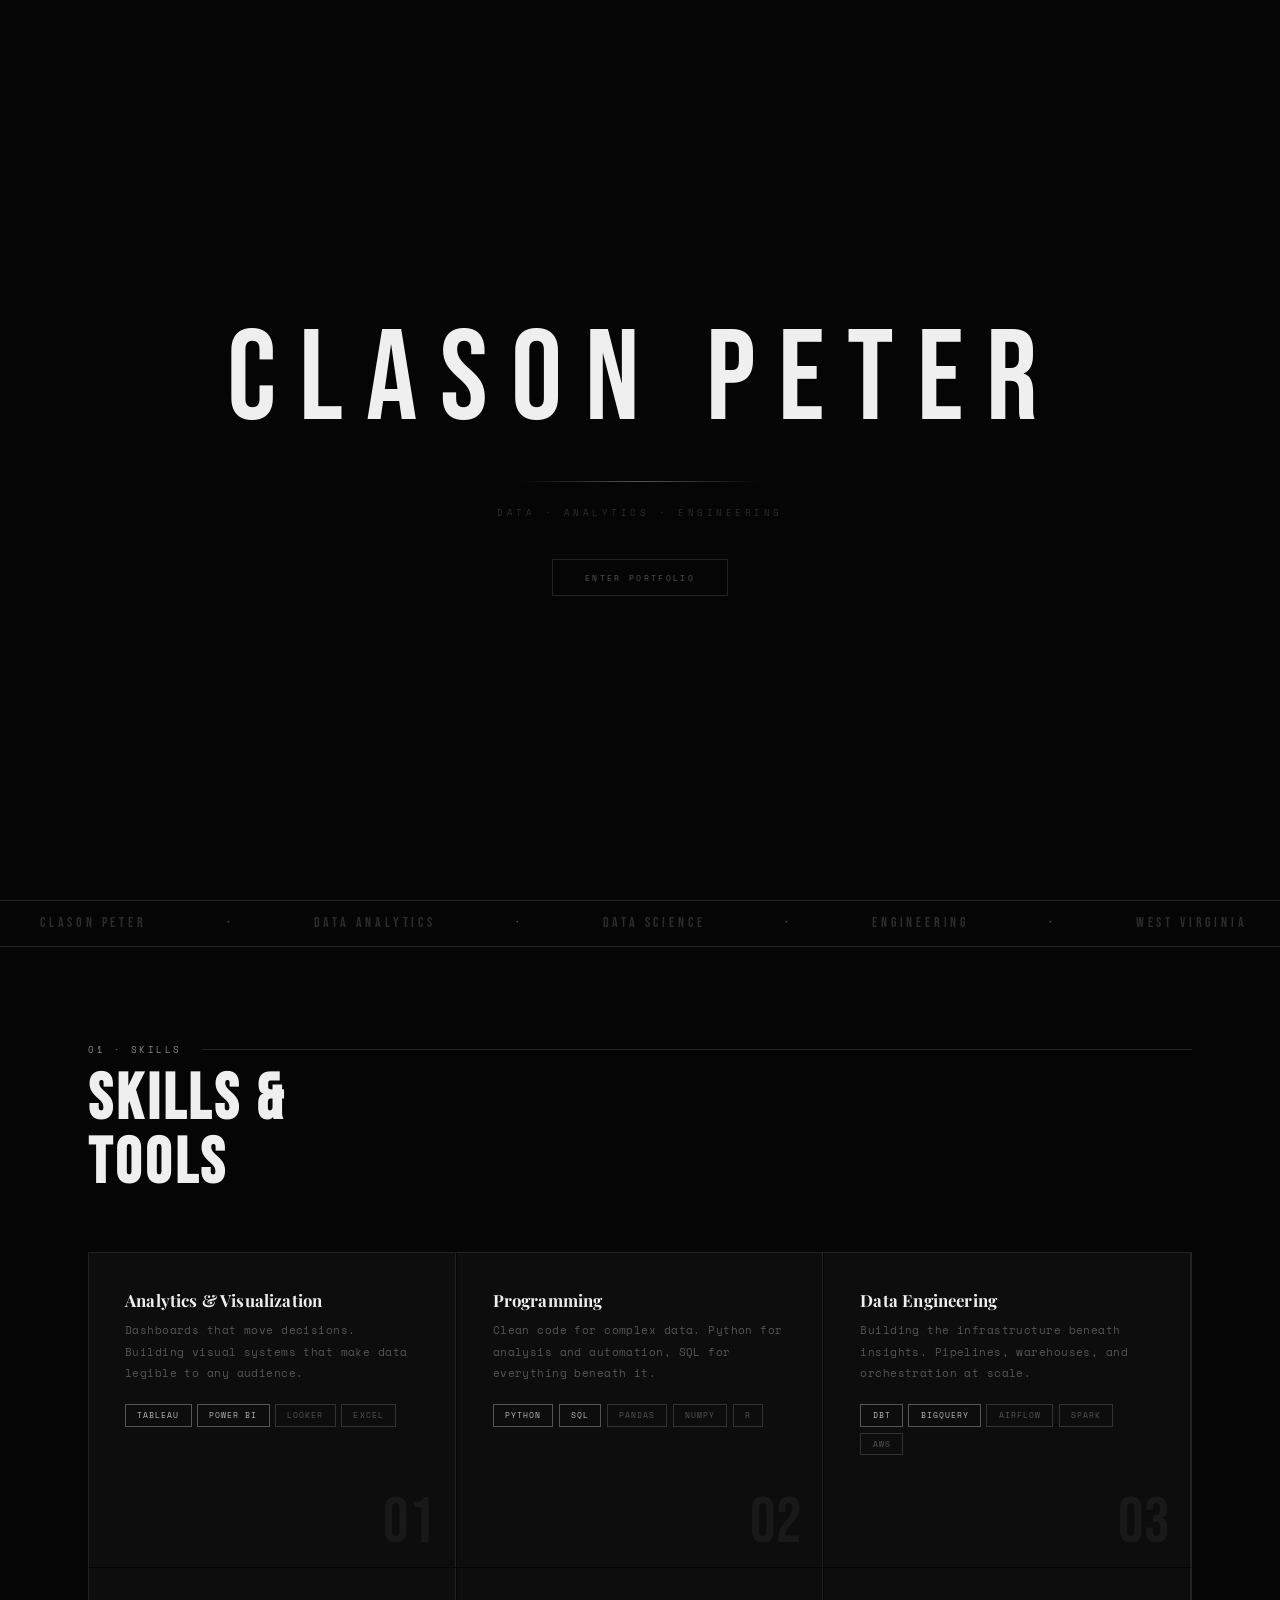
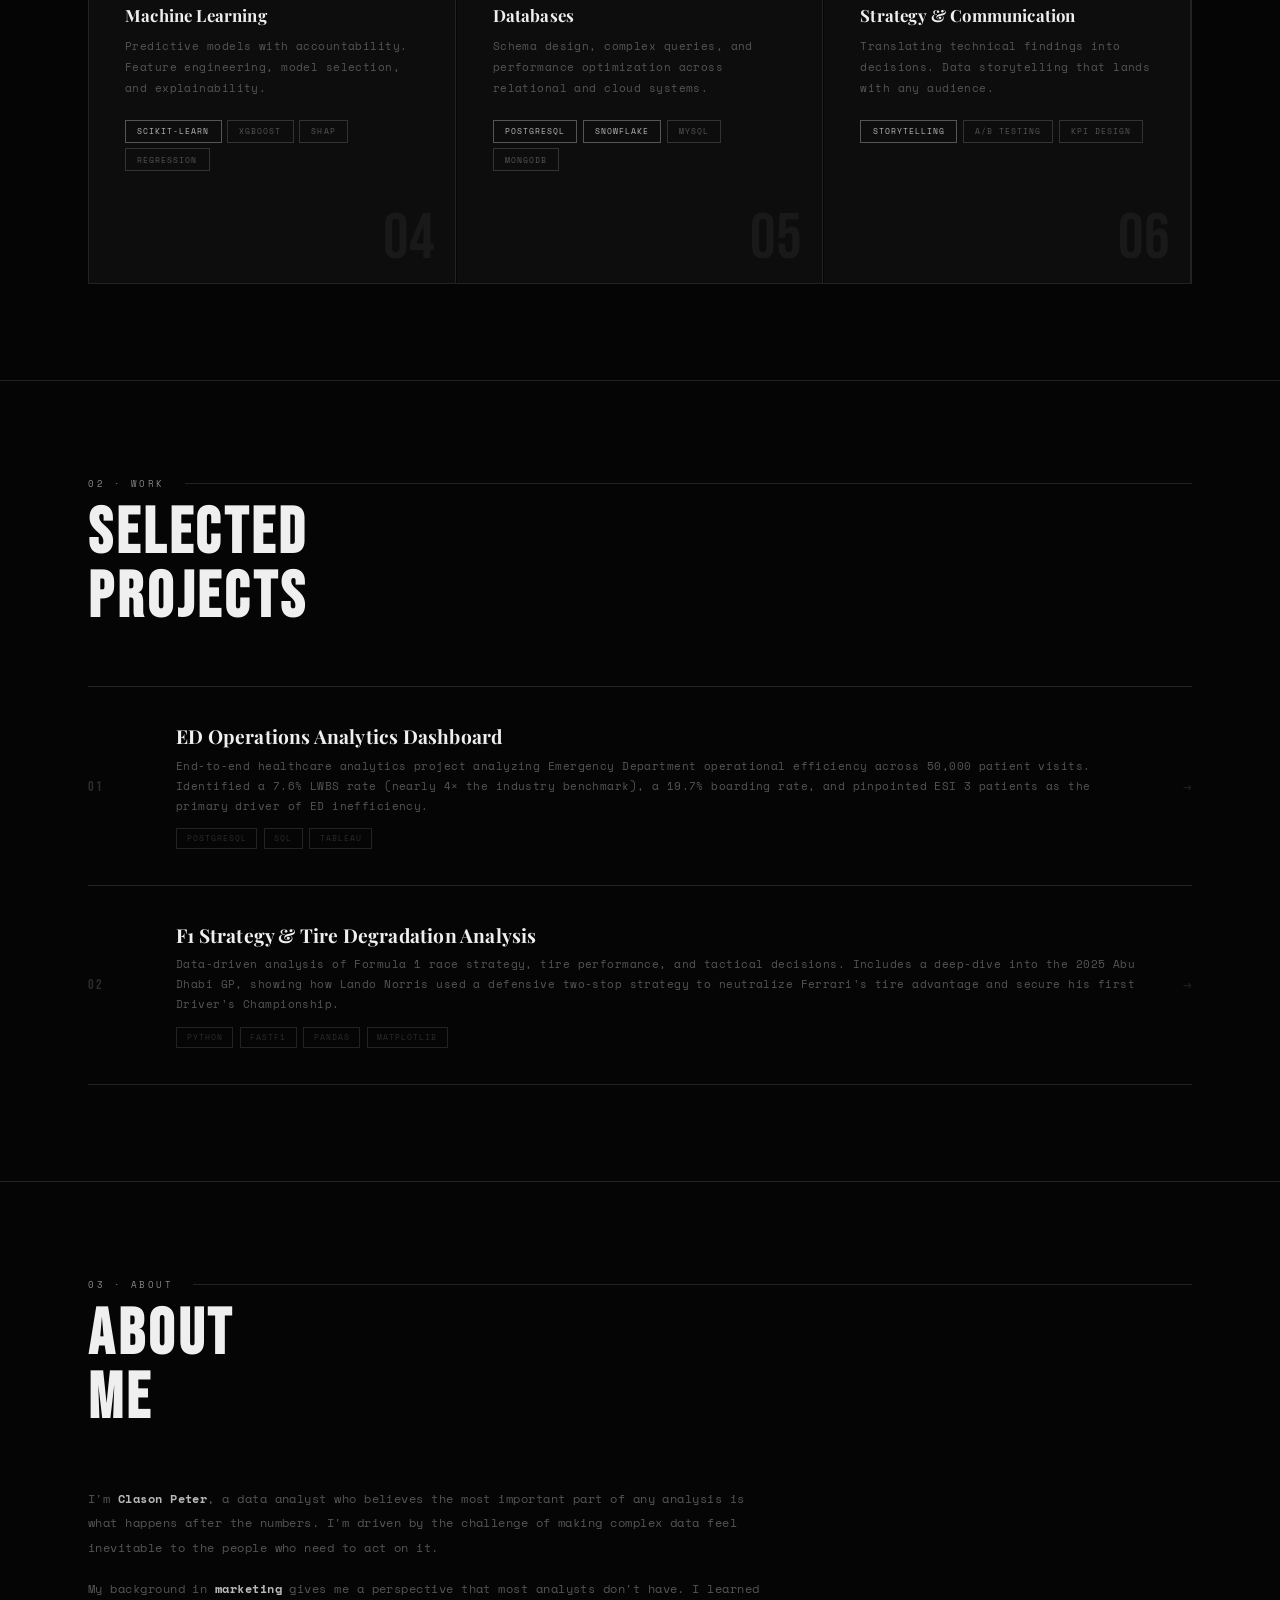
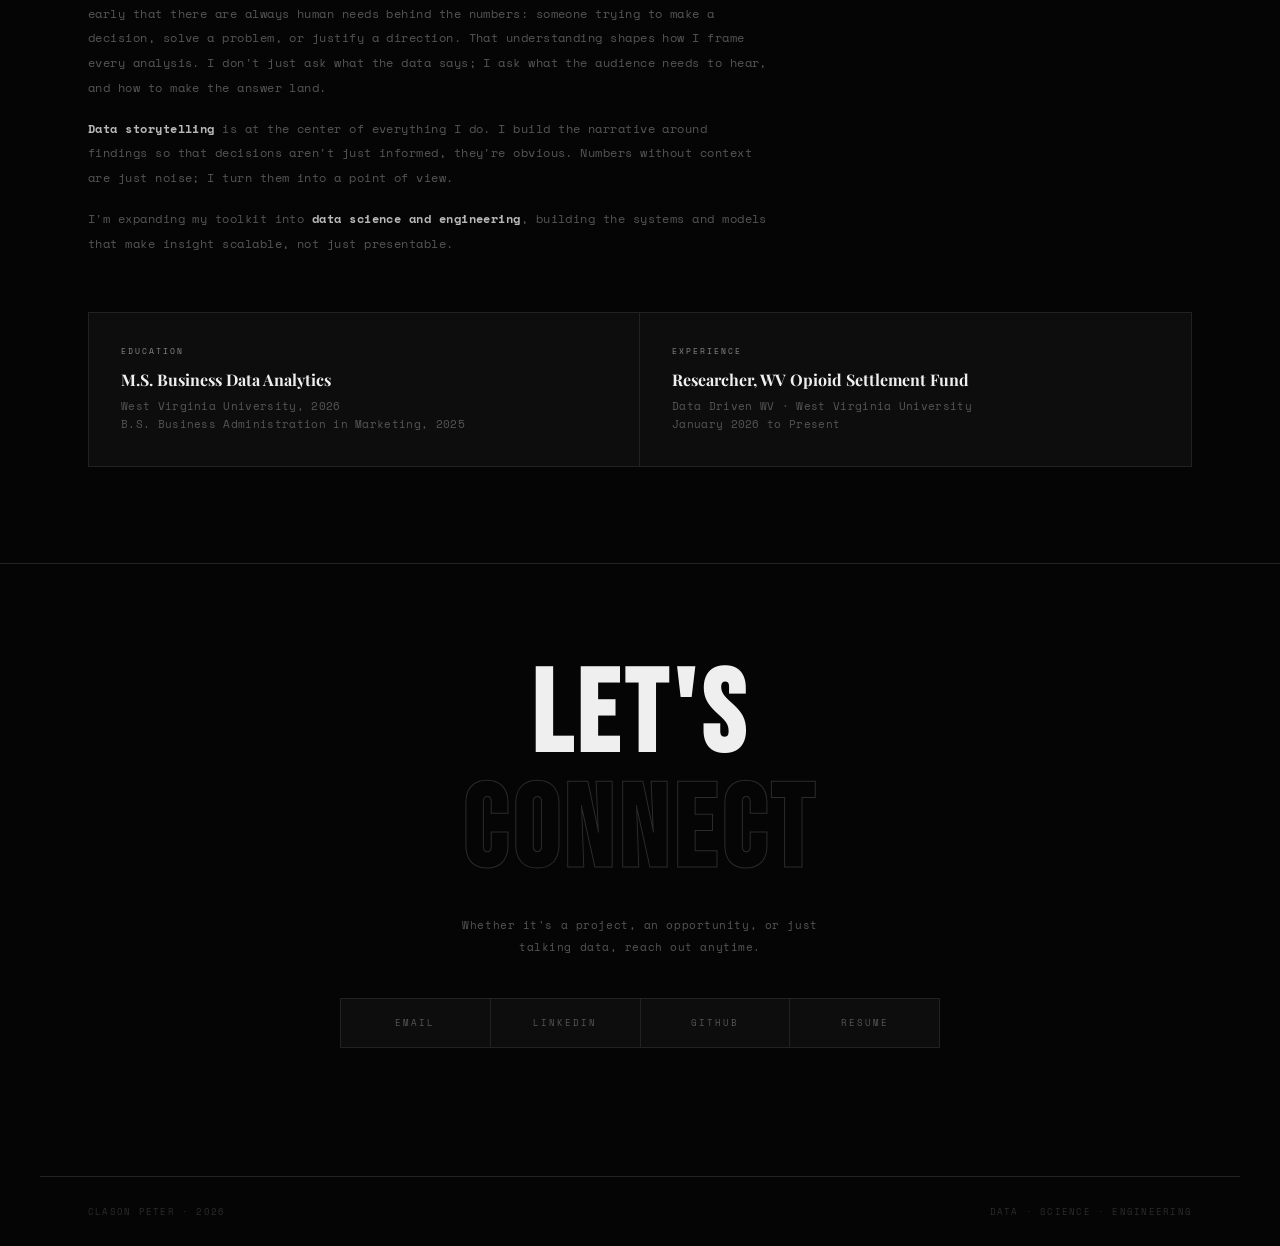
==== index.html @ 6d280310 "Add files via upload" ====
<!DOCTYPE html>
<html lang="en">
<head>
<meta charset="UTF-8"/>
<meta name="viewport" content="width=device-width, initial-scale=1.0"/>
<title>CLASON PETER</title>
<link href="https://fonts.googleapis.com/css2?family=Bebas+Neue&family=Playfair+Display:ital,wght@0,400;0,700;1,400&family=Space+Mono:wght@400;700&display=swap" rel="stylesheet"/>
<style>
*,*::before,*::after{box-sizing:border-box;margin:0;padding:0;}
:root{
  --black:#050505;
  --white:#EFEFEF;
  --chrome-1:#E8E8E8;
  --chrome-2:#B8B8B8;
  --chrome-3:#888888;
  --chrome-4:#555555;
  --chrome-5:#2C2C2C;
  --chrome-6:#1A1A1A;
  --card:#0D0D0D;
  --border:#222222;
  --border-light:#333333;
}
html{scroll-behavior:smooth;}
body{
  background:var(--black);
  color:var(--white);
  font-family:'Space Mono',monospace;
  overflow-x:hidden;
}

body::before{
  content:'';
  position:fixed;inset:0;z-index:8000;
  pointer-events:none;
  background-image:url("data:image/svg+xml,%3Csvg viewBox='0 0 256 256' xmlns='http://www.w3.org/2000/svg'%3E%3Cfilter id='n'%3E%3CfeTurbulence type='fractalNoise' baseFrequency='0.9' numOctaves='4' stitchTiles='stitch'/%3E%3C/filter%3E%3Crect width='100%25' height='100%25' filter='url(%23n)' opacity='0.05'/%3E%3C/svg%3E");
  opacity:0.3;
}

/* ── CURSOR ── */
#cursor, #cursor-ring{ display:none; }

/* ── SCROLL LINE ── */
.scroll-line{
  position:fixed;top:0;left:0;height:1px;
  background:var(--chrome-2);
  z-index:1000;width:0%;transition:width 0.08s linear;
}

/* ── NAV ── */
nav{
  position:fixed;top:0;left:0;right:0;z-index:500;
  display:flex;justify-content:space-between;align-items:center;
  padding:1.5rem 3rem;
  border-bottom:1px solid var(--border);
  background:rgba(5,5,5,0.92);
  backdrop-filter:blur(24px);
}
.nav-logo{
  display:flex;align-items:center;
  text-decoration:none;
  opacity:0.9;transition:opacity 0.2s;
}
.nav-logo:hover{opacity:1;}
.nav-links{display:flex;gap:2.5rem;list-style:none;}
.nav-links a{
  font-size:0.58rem;letter-spacing:0.22em;text-transform:uppercase;
  color:var(--chrome-3);text-decoration:none;
  transition:color 0.2s;
}
.nav-links a:hover{color:var(--white);}

/* ── HERO ── */
#hero{
  min-height:100vh;
  display:flex;flex-direction:column;justify-content:center;
  padding:8rem 3rem 4rem;
  position:relative;overflow:hidden;
  max-width:100%;
}
.hero-bg-text{
  position:absolute;
  font-family:'Bebas Neue',sans-serif;
  font-size:clamp(10rem,20vw,26rem);
  letter-spacing:0.04em;
  color:transparent;
  -webkit-text-stroke:1px rgba(255,255,255,0.04);
  white-space:nowrap;
  top:50%;transform:translateY(-50%);
  left:-1%;
  pointer-events:none;user-select:none;
  will-change:transform;
}
.chrome-bar{
  position:absolute;right:0;top:0;bottom:0;width:1px;
  background:linear-gradient(to bottom,transparent,var(--chrome-4),var(--chrome-2),var(--chrome-4),transparent);
  opacity:0.35;
}
.hero-eyebrow{
  font-size:0.58rem;letter-spacing:0.28em;text-transform:uppercase;
  color:var(--chrome-3);margin-bottom:1.75rem;
  opacity:0;animation:fadeUp 0.7s ease 0.2s forwards;
}
.hero-name{
  font-family:'Bebas Neue',sans-serif;
  font-size:clamp(4.5rem,11vw,10rem);
  letter-spacing:0.05em;line-height:0.9;
  color:var(--white);
  opacity:0;animation:fadeUp 0.7s ease 0.35s forwards;
}
.hero-subtitle{
  font-family:'Playfair Display',serif;
  font-style:italic;
  font-size:clamp(0.9rem,2vw,1.3rem);
  color:var(--chrome-3);
  margin-top:1.5rem;
  opacity:0;animation:fadeUp 0.7s ease 0.5s forwards;
}
.hero-desc{
  max-width:460px;
  font-size:0.7rem;line-height:2.1;
  color:var(--chrome-4);
  margin-top:1.5rem;letter-spacing:0.05em;
  opacity:0;animation:fadeUp 0.7s ease 0.65s forwards;
}
.hero-cta{
  margin-top:2.75rem;display:flex;gap:1rem;flex-wrap:wrap;
  opacity:0;animation:fadeUp 0.7s ease 0.8s forwards;
}
.btn{
  display:inline-block;padding:0.85rem 2.25rem;
  font-family:'Space Mono',monospace;
  font-size:0.58rem;letter-spacing:0.22em;text-transform:uppercase;
  text-decoration:none;
  transition:all 0.25s;
}
.btn-primary{background:var(--white);color:var(--black);border:1px solid var(--white);}
.btn-primary:hover{background:transparent;color:var(--white);}
.btn-ghost{background:transparent;color:var(--chrome-3);border:1px solid var(--border-light);}
.btn-ghost:hover{border-color:var(--chrome-3);color:var(--white);}

/* ── MARQUEE ── */
.marquee-wrap{
  overflow:hidden;
  border-top:1px solid var(--border);border-bottom:1px solid var(--border);
  padding:0.9rem 0;
}
.marquee-track{display:flex;width:max-content;animation:marquee 22s linear infinite;}
.marquee-item{
  font-family:'Bebas Neue',sans-serif;
  font-size:0.85rem;letter-spacing:0.28em;
  color:var(--chrome-5);padding:0 2.5rem;white-space:nowrap;
}
.marquee-dot{color:var(--chrome-4);}
@keyframes marquee{from{transform:translateX(0);}to{transform:translateX(-50%);}}

/* ── SECTION INNER ── */
.section-inner{max-width:1200px;margin:0 auto;padding:6rem 3rem;}
.section-tag{
  font-size:0.56rem;letter-spacing:0.28em;text-transform:uppercase;
  color:var(--chrome-3);margin-bottom:0.75rem;
  display:flex;align-items:center;gap:1.25rem;
}
.section-tag::after{content:'';flex:1;height:1px;background:var(--border);}
.section-heading{
  font-family:'Bebas Neue',sans-serif;
  font-size:clamp(2.5rem,5vw,4.5rem);
  letter-spacing:0.06em;line-height:1;
  margin-bottom:3.5rem;color:var(--white);
}

/* ── SKILLS GRID ── */
.card-grid{
  display:grid;
  grid-template-columns:repeat(auto-fill,minmax(300px,1fr));
  gap:1px;border:1px solid var(--border);
}
.card-3d-wrap{perspective:900px;background:var(--card);}
.card-3d{
  padding:2.25rem 2.25rem 7rem 2.25rem;height:100%;
  transform-style:preserve-3d;
  transition:transform 0.35s ease;
  position:relative;overflow:hidden;
  border-right:1px solid var(--border);
}
.card-3d::after{
  content:'';position:absolute;inset:0;
  background:linear-gradient(135deg,rgba(255,255,255,0.025) 0%,transparent 55%);
  pointer-events:none;opacity:0;transition:opacity 0.3s;
}
.card-3d:hover::after{opacity:1;}
.card-num{
  font-family:'Bebas Neue',sans-serif;
  font-size:4rem;color:var(--border);
  position:absolute;bottom:0.75rem;right:1.25rem;
  line-height:1;pointer-events:none;transition:color 0.3s;
  opacity:0.6;
}
.card-3d:hover .card-num{color:var(--chrome-5);}
.card-3d h3{
  font-family:'Playfair Display',serif;
  font-size:1.05rem;font-weight:700;
  margin-bottom:0.6rem;color:var(--white);letter-spacing:0.01em;
}
.card-3d p{font-size:0.68rem;line-height:1.95;color:var(--chrome-4);letter-spacing:0.04em;}
.card-tags{display:flex;flex-wrap:wrap;gap:0.35rem;margin-top:1.25rem;}
.card-tag{
  font-size:0.53rem;letter-spacing:0.12em;text-transform:uppercase;
  padding:0.28rem 0.7rem;
  border:1px solid var(--border-light);color:var(--chrome-4);
  transition:border-color 0.2s,color 0.2s;
}
.card-3d:hover .card-tag{border-color:var(--chrome-5);color:var(--chrome-3);}
.card-tag.hi{border-color:var(--chrome-4);color:var(--chrome-2);}

/* ── PROJECTS ── */
.project-item{
  border-top:1px solid var(--border);
  padding:2.25rem 0;
  display:grid;grid-template-columns:3rem 1fr auto;
  gap:2.5rem;align-items:center;
  transition:padding-left 0.3s;cursor:pointer;
}
.project-item:hover{padding-left:0.75rem;}
.project-item:last-child{border-bottom:1px solid var(--border);}
.proj-num{
  font-family:'Bebas Neue',sans-serif;
  font-size:0.9rem;color:var(--chrome-5);
  letter-spacing:0.12em;transition:color 0.2s;
}
.project-item:hover .proj-num{color:var(--chrome-2);}
.proj-info h3{
  font-family:'Playfair Display',serif;
  font-size:1.2rem;font-weight:700;
  margin-bottom:0.4rem;letter-spacing:0.01em;
  transition:color 0.2s;
}
.proj-info p{font-size:0.68rem;color:var(--chrome-4);line-height:1.85;letter-spacing:0.04em;}
.proj-tags{display:flex;gap:0.4rem;margin-top:0.75rem;flex-wrap:wrap;}
.proj-tag{
  font-size:0.52rem;letter-spacing:0.12em;text-transform:uppercase;
  padding:0.22rem 0.6rem;border:1px solid var(--border);color:var(--chrome-5);
}
.proj-arrow{
  font-family:'Space Mono',monospace;
  font-size:0.9rem;color:var(--border);
  transition:color 0.2s,transform 0.2s;
}
.project-item:hover .proj-arrow{color:var(--chrome-2);transform:translateX(4px);}

/* ── SPLASH SCREEN ── */
#splash{
  position:fixed;inset:0;z-index:99999;
  background:var(--black);
  display:flex;flex-direction:column;align-items:center;justify-content:center;
  pointer-events:all;
  transition:opacity 0.8s ease 0.2s, visibility 0.8s ease 0.2s;
}
#splash.hidden{opacity:0;visibility:hidden;pointer-events:none;}

.splash-top, .splash-bottom{
  position:absolute;left:0;right:0;height:50%;
  background:var(--black);
  transition:transform 0.9s cubic-bezier(0.76,0,0.24,1);
  z-index:2;
}
.splash-top{top:0;transform-origin:top;}
.splash-bottom{bottom:0;transform-origin:bottom;}
#splash.hidden .splash-top{transform:translateY(-100%);}
#splash.hidden .splash-bottom{transform:translateY(100%);}

.splash-content{
  position:relative;z-index:3;
  text-align:center;
  display:flex;flex-direction:column;align-items:center;gap:1.5rem;
}
.splash-name{
  font-family:'Bebas Neue',sans-serif;
  font-size:clamp(3.5rem,10vw,9rem);
  letter-spacing:0.12em;
  color:var(--white);
  overflow:hidden;
  display:flex;gap:0.06em;
}
.splash-name span{
  display:inline-block;
  opacity:0;
  transform:translateY(60px);
  animation:splashLetter 0.6s cubic-bezier(0.22,1,0.36,1) forwards;
}
.splash-sub{
  font-size:0.58rem;letter-spacing:0.38em;text-transform:uppercase;
  color:var(--chrome-5);
  opacity:0;
  animation:splashFade 0.5s ease 1.2s forwards;
}
.splash-line{
  width:0;height:1px;
  background:linear-gradient(to right, transparent, var(--chrome-4), transparent);
  animation:splashLine 0.7s ease 1s forwards;
}
.splash-enter{
  margin-top:1rem;
  font-size:0.52rem;letter-spacing:0.28em;text-transform:uppercase;
  color:var(--chrome-5);
  opacity:0;
  animation:splashFade 0.5s ease 1.6s forwards;
  cursor:pointer;
  border:1px solid var(--border);
  padding:0.7rem 2rem;
  background:transparent;
  color:var(--chrome-4);
  font-family:'Space Mono',monospace;
  transition:border-color 0.2s, color 0.2s;
}
.splash-enter:hover{border-color:var(--chrome-3);color:var(--white);}

@keyframes splashLetter{
  to{opacity:1;transform:translateY(0);}
}
@keyframes splashFade{
  to{opacity:1;}
}
@keyframes splashLine{
  to{width:240px;}
}

/* ── ABOUT SINGLE COL ── */
.vibe-grid-single{max-width:680px;}
.vibe-grid-single .vibe-left p{
  font-size:0.72rem;line-height:2.15;color:var(--chrome-4);
  letter-spacing:0.04em;margin-bottom:1rem;
}
.vibe-grid-single .vibe-left strong{color:var(--chrome-2);}


.interests-wall{
  display:grid;grid-template-columns:1fr 1fr;
  border:1px solid var(--border);
}
.interest-tile{
  padding:2rem 1.75rem;
  border-right:1px solid var(--border);border-bottom:1px solid var(--border);
  background:var(--card);transition:background 0.25s;
}
.interest-tile:hover{background:#111;}
.interest-tile:nth-child(even){border-right:none;}
.interest-tile:nth-last-child(-n+2){border-bottom:none;}
.ti-label{
  font-family:'Bebas Neue',sans-serif;
  font-size:1.1rem;letter-spacing:0.15em;
  color:var(--white);display:block;margin-bottom:0.3rem;
}
.ti-sub{font-size:0.6rem;color:var(--chrome-4);letter-spacing:0.06em;line-height:1.6;}

/* ── CURRENTLY ── */
.currently-row{
  display:grid;grid-template-columns:repeat(2,1fr);
  border:1px solid var(--border);margin-top:3.5rem;
}
.curr-block{
  padding:2rem;background:var(--card);
  border-right:1px solid var(--border);
}
.curr-block:last-child{border-right:none;}
.curr-label{
  font-size:0.53rem;letter-spacing:0.24em;text-transform:uppercase;
  color:var(--chrome-3);margin-bottom:0.75rem;
}
.curr-block h3{
  font-family:'Playfair Display',serif;
  font-size:1rem;margin-bottom:0.4rem;color:var(--white);
}
.curr-block p{font-size:0.66rem;color:var(--chrome-4);line-height:1.75;letter-spacing:0.03em;}

/* ── CONTACT ── */
#contact-section{
  text-align:center;
  border-top:1px solid var(--border);
  padding:6rem 3rem 8rem;
}
.contact-headline{
  font-family:'Bebas Neue',sans-serif;
  font-size:clamp(3.5rem,9vw,8rem);
  letter-spacing:0.05em;line-height:1;
  margin-bottom:1.5rem;
}
.contact-outline{
  -webkit-text-stroke:1px var(--chrome-5);
  color:transparent;
}
#contact-section > p{
  font-size:0.7rem;color:var(--chrome-4);
  max-width:400px;margin:0 auto 2.5rem;line-height:1.95;letter-spacing:0.05em;
}
.contact-links{
  display:flex;justify-content:center;flex-wrap:wrap;
  border:1px solid var(--border);max-width:600px;margin:0 auto;
}
.contact-link{
  font-size:0.56rem;letter-spacing:0.22em;text-transform:uppercase;
  color:var(--chrome-4);text-decoration:none;
  padding:1.1rem 2rem;background:var(--card);
  border-right:1px solid var(--border);
  transition:background 0.2s,color 0.2s;flex:1;text-align:center;
}
.contact-link:last-child{border-right:none;}
.contact-link:hover{background:#111;color:var(--white);}

/* ── FOOTER ── */
footer{
  border-top:1px solid var(--border);
  padding:1.75rem 3rem;
  display:flex;justify-content:space-between;align-items:center;
  max-width:1200px;margin:0 auto;
}
footer p{font-size:0.55rem;letter-spacing:0.14em;text-transform:uppercase;color:var(--chrome-5);}

/* ── ANIMATIONS ── */
@keyframes fadeUp{
  from{opacity:0;transform:translateY(20px);}
  to{opacity:1;transform:translateY(0);}
}
.reveal{opacity:0;transform:translateY(18px);transition:opacity 0.65s ease,transform 0.65s ease;}
.reveal.visible{opacity:1;transform:translateY(0);}

/* ── RESPONSIVE ── */
@media(max-width:768px){
  nav{padding:1.2rem 1.5rem;}
  .nav-links{gap:1.5rem;}
  #hero{padding:7rem 1.5rem 4rem;}
  .section-inner{padding:4rem 1.5rem;}
  .vibe-grid{grid-template-columns:1fr;gap:2.5rem;}
  .currently-row{grid-template-columns:1fr;}
  .curr-block{border-right:none;border-bottom:1px solid var(--border);}
  .curr-block:last-child{border-bottom:none;}
  .project-item{grid-template-columns:2.5rem 1fr;gap:1rem;}
  .proj-arrow{display:none;}
  .card-grid{grid-template-columns:1fr;}
  footer{flex-direction:column;gap:0.75rem;text-align:center;}
  .contact-links{flex-direction:column;}
  .contact-link{border-right:none;border-bottom:1px solid var(--border);}
  .contact-link:last-child{border-bottom:none;}
}
</style>
</head>
<body>

<div id="splash">
  <div class="splash-top"></div>
  <div class="splash-bottom"></div>
  <div class="splash-content">
    <div class="splash-name" id="splashName"></div>
    <div class="splash-line"></div>
    <p class="splash-sub">Data · Analytics · Engineering</p>
    <button class="splash-enter" id="splashEnter" onclick="dismissSplash()">Enter Portfolio</button>
  </div>
</div>

<div id="cursor"></div>
<div id="cursor-ring"></div>
<div class="scroll-line" id="scrollLine"></div>

<!-- NAV -->
<nav>
  <a href="#hero" class="nav-logo">
    <svg viewBox="0 0 152 192" height="34" fill="none" stroke="#EFEFEF" stroke-width="8" stroke-linecap="square" stroke-linejoin="miter" xmlns="http://www.w3.org/2000/svg">
      <!-- C as tall bracket -->
      <path d="M62,10 L10,10 L10,182 L62,182"/>
      <!-- P: stem + shoulder bowl -->
      <path d="M84,10 L84,182 M84,10 L142,10 L142,82 L84,82"/>
    </svg>
  </a>
  <ul class="nav-links">
    <li><a href="#skills">Skills</a></li>
    <li><a href="#projects">Work</a></li>
    <li><a href="#personal">About</a></li>
    <li><a href="#contact-section">Contact</a></li>
  </ul>
</nav>

<!-- HERO -->
<div id="hero">
  <div class="hero-bg-text">CLASON</div>
  <div class="chrome-bar"></div>
  <p class="hero-eyebrow">Data Analytics · Science · Engineering</p>
  <h1 class="hero-name">CLASON<br/>PETER</h1>
  <p class="hero-subtitle">Turning data into decisions.</p>
  <p class="hero-desc">
    Analyst with an eye for patterns and a mind for systems. Expanding into data science and engineering, building pipelines, models, and infrastructure that scale.
  </p>
  <div class="hero-cta">
    <a href="#projects" class="btn btn-primary">View Work</a>
    <a href="#contact-section" class="btn btn-ghost">Get in Touch</a>
  </div>
</div>

<!-- MARQUEE -->
<div class="marquee-wrap">
  <div class="marquee-track">
    <span class="marquee-item">CLASON PETER</span>
    <span class="marquee-item marquee-dot">·</span>
    <span class="marquee-item">DATA ANALYTICS</span>
    <span class="marquee-item marquee-dot">·</span>
    <span class="marquee-item">DATA SCIENCE</span>
    <span class="marquee-item marquee-dot">·</span>
    <span class="marquee-item">ENGINEERING</span>
    <span class="marquee-item marquee-dot">·</span>
    <span class="marquee-item">WEST VIRGINIA</span>
    <span class="marquee-item marquee-dot">·</span>
    <span class="marquee-item">AVAILABLE FOR HIRE</span>
    <span class="marquee-item marquee-dot">·</span>
    <span class="marquee-item">CLASON PETER</span>
    <span class="marquee-item marquee-dot">·</span>
    <span class="marquee-item">DATA ANALYTICS</span>
    <span class="marquee-item marquee-dot">·</span>
    <span class="marquee-item">DATA SCIENCE</span>
    <span class="marquee-item marquee-dot">·</span>
    <span class="marquee-item">ENGINEERING</span>
    <span class="marquee-item marquee-dot">·</span>
    <span class="marquee-item">WEST VIRGINIA</span>
    <span class="marquee-item marquee-dot">·</span>
    <span class="marquee-item">AVAILABLE FOR HIRE</span>
    <span class="marquee-item marquee-dot">·</span>
  </div>
</div>

<!-- SKILLS -->
<div id="skills">
  <div class="section-inner">
    <p class="section-tag reveal">01 · Skills</p>
    <h2 class="section-heading reveal">SKILLS &<br/>TOOLS</h2>
    <div class="card-grid">

      <div class="card-3d-wrap reveal">
        <div class="card-3d" data-tilt>
          <h3>Analytics & Visualization</h3>
          <p>Dashboards that move decisions. Building visual systems that make data legible to any audience.</p>
          <div class="card-tags">
            <span class="card-tag hi">Tableau</span>
            <span class="card-tag hi">Power BI</span>
            <span class="card-tag">Looker</span>
            <span class="card-tag">Excel</span>
          </div>
          <div class="card-num">01</div>
        </div>
      </div>

      <div class="card-3d-wrap reveal">
        <div class="card-3d" data-tilt>
          <h3>Programming</h3>
          <p>Clean code for complex data. Python for analysis and automation, SQL for everything beneath it.</p>
          <div class="card-tags">
            <span class="card-tag hi">Python</span>
            <span class="card-tag hi">SQL</span>
            <span class="card-tag">Pandas</span>
            <span class="card-tag">NumPy</span>
            <span class="card-tag">R</span>
          </div>
          <div class="card-num">02</div>
        </div>
      </div>

      <div class="card-3d-wrap reveal">
        <div class="card-3d" data-tilt>
          <h3>Data Engineering</h3>
          <p>Building the infrastructure beneath insights. Pipelines, warehouses, and orchestration at scale.</p>
          <div class="card-tags">
            <span class="card-tag hi">dbt</span>
            <span class="card-tag hi">BigQuery</span>
            <span class="card-tag">Airflow</span>
            <span class="card-tag">Spark</span>
            <span class="card-tag">AWS</span>
          </div>
          <div class="card-num">03</div>
        </div>
      </div>

      <div class="card-3d-wrap reveal">
        <div class="card-3d" data-tilt>
          <h3>Machine Learning</h3>
          <p>Predictive models with accountability. Feature engineering, model selection, and explainability.</p>
          <div class="card-tags">
            <span class="card-tag hi">Scikit-learn</span>
            <span class="card-tag">XGBoost</span>
            <span class="card-tag">SHAP</span>
            <span class="card-tag">Regression</span>
          </div>
          <div class="card-num">04</div>
        </div>
      </div>

      <div class="card-3d-wrap reveal">
        <div class="card-3d" data-tilt>
          <h3>Databases</h3>
          <p>Schema design, complex queries, and performance optimization across relational and cloud systems.</p>
          <div class="card-tags">
            <span class="card-tag hi">PostgreSQL</span>
            <span class="card-tag hi">Snowflake</span>
            <span class="card-tag">MySQL</span>
            <span class="card-tag">MongoDB</span>
          </div>
          <div class="card-num">05</div>
        </div>
      </div>

      <div class="card-3d-wrap reveal">
        <div class="card-3d" data-tilt>
          <h3>Strategy & Communication</h3>
          <p>Translating technical findings into decisions. Data storytelling that lands with any audience.</p>
          <div class="card-tags">
            <span class="card-tag hi">Storytelling</span>
            <span class="card-tag">A/B Testing</span>
            <span class="card-tag">KPI Design</span>
          </div>
          <div class="card-num">06</div>
        </div>
      </div>

    </div>
  </div>
</div>

<!-- PROJECTS -->
<div id="projects" style="border-top:1px solid var(--border);">
  <div class="section-inner">
    <p class="section-tag reveal">02 · Work</p>
    <h2 class="section-heading reveal">SELECTED<br/>PROJECTS</h2>

    <!-- ════════════════════════════════════════
         ADD A NEW PROJECT: copy one .project-item
         block, paste below the last one, update
         the number, title, description, tags,
         and set data-href to your GitHub/live URL.
    ════════════════════════════════════════ -->

    <div>
      <div class="project-item reveal" data-href="https://github.com/clasonpeter/ed-analytics-portfolio">
        <div class="proj-num">01</div>
        <div class="proj-info">
          <h3>ED Operations Analytics Dashboard</h3>
          <p>End-to-end healthcare analytics project analyzing Emergency Department operational efficiency across 50,000 patient visits. Identified a 7.6% LWBS rate (nearly 4&times; the industry benchmark), a 19.7% boarding rate, and pinpointed ESI 3 patients as the primary driver of ED inefficiency.</p>
          <div class="proj-tags">
            <span class="proj-tag">PostgreSQL</span>
            <span class="proj-tag">SQL</span>
            <span class="proj-tag">Tableau</span>
          </div>
        </div>
        <div class="proj-arrow">&#8594;</div>
      </div>

      <div class="project-item reveal" data-href="https://github.com/clasonpeter/F1StrategyAnalysis">
        <div class="proj-num">02</div>
        <div class="proj-info">
          <h3>F1 Strategy &amp; Tire Degradation Analysis</h3>
          <p>Data-driven analysis of Formula 1 race strategy, tire performance, and tactical decisions. Includes a deep-dive into the 2025 Abu Dhabi GP, showing how Lando Norris used a defensive two-stop strategy to neutralize Ferrari's tire advantage and secure his first Driver's Championship.</p>
          <div class="proj-tags">
            <span class="proj-tag">Python</span>
            <span class="proj-tag">FastF1</span>
            <span class="proj-tag">Pandas</span>
            <span class="proj-tag">Matplotlib</span>
          </div>
        </div>
        <div class="proj-arrow">&#8594;</div>
      </div>
    </div>
  </div>
</div>

<!-- ABOUT -->
<div id="personal" style="border-top:1px solid var(--border);">
  <div class="section-inner">
    <p class="section-tag reveal">03 · About</p>
    <h2 class="section-heading reveal">ABOUT<br/>ME</h2>

    <div class="vibe-grid-single reveal">
        <div class="vibe-left">
        <p>
          I'm <strong>Clason Peter</strong>, a data analyst who believes the most important part of any analysis is what happens after the numbers. I'm driven by the challenge of making complex data feel inevitable to the people who need to act on it.
        </p>
        <p>
          My background in <strong>marketing</strong> gives me a perspective that most analysts don't have. I learned early that there are always human needs behind the numbers: someone trying to make a decision, solve a problem, or justify a direction. That understanding shapes how I frame every analysis. I don't just ask what the data says; I ask what the audience needs to hear, and how to make the answer land.
        </p>
        <p>
          <strong>Data storytelling</strong> is at the center of everything I do. I build the narrative around findings so that decisions aren't just informed, they're obvious. Numbers without context are just noise; I turn them into a point of view.
        </p>
        <p>
          I'm expanding my toolkit into <strong>data science and engineering</strong>, building the systems and models that make insight scalable, not just presentable.
        </p>
      </div>
    </div>

    <!-- ════════════════════════════════════════
         CURRENTLY BLOCKS: update h3 and p text.
    ════════════════════════════════════════ -->
    <div class="currently-row reveal">
      <div class="curr-block">
        <div class="curr-label">Education</div>
        <h3>M.S. Business Data Analytics</h3>
        <p>West Virginia University, 2026<br/>B.S. Business Administration in Marketing, 2025</p>
      </div>
      <div class="curr-block">
        <div class="curr-label">Experience</div>
        <h3>Researcher, WV Opioid Settlement Fund</h3>
        <p>Data Driven WV · West Virginia University<br/>January 2026 to Present</p>
      </div>

    </div>
  </div>
</div>

<!-- CONTACT -->
<div id="contact-section" style="text-align:center;border-top:1px solid var(--border);padding:6rem 3rem 8rem;">
  <h2 class="contact-headline reveal">LET'S<br/><span class="contact-outline">CONNECT</span></h2>
  <p class="reveal">Whether it's a project, an opportunity, or just talking data, reach out anytime.</p>
  <div class="contact-links reveal">
    <a href="/cdn-cgi/l/email-protection#7d1e111c0e12130d1809180f3d1a101c1411531e1210" class="contact-link">Email</a>
    <a href="https://www.linkedin.com/in/clason-peter-b1b0a2253/" class="contact-link" target="_blank">LinkedIn</a>
    <a href="https://github.com/clasonpeter" class="contact-link" target="_blank">GitHub</a>
    <a href="997_ClasonPeter_Resume.pdf" class="contact-link" target="_blank">Resume</a>
  </div>
</div>

<!-- FOOTER -->
<footer>
  <p>Clason Peter · 2026</p>
  <p>Data · Science · Engineering</p>
</footer>

<script data-cfasync="false" src="/cdn-cgi/scripts/5c5dd728/cloudflare-static/email-decode.min.js"></script><script>
/* SPLASH */
document.body.style.overflow='hidden';
(function(){
  var name="CLASON PETER";
  var container=document.getElementById('splashName');
  name.split('').forEach(function(ch,i){
    var s=document.createElement('span');
    s.textContent=ch==='\u0020'?'\u00A0':ch;
    s.style.animationDelay=(0.07*i+0.1)+'s';
    container.appendChild(s);
  });
})();
function dismissSplash(){
  var sp=document.getElementById('splash');
  sp.classList.add('hidden');
  document.body.style.overflow='';
}
document.getElementById('splash').addEventListener('click', dismissSplash);
document.addEventListener('keydown', dismissSplash);

/* CURSOR */
var cursor=document.getElementById('cursor');
var ring=document.getElementById('cursor-ring');
var mx=0,my=0,rx=0,ry=0;
document.addEventListener('mousemove',function(e){
  mx=e.clientX;my=e.clientY;
  cursor.style.left=mx+'px';cursor.style.top=my+'px';
});
(function loop(){
  rx+=(mx-rx)*0.12;ry+=(my-ry)*0.12;
  ring.style.left=rx+'px';ring.style.top=ry+'px';
  requestAnimationFrame(loop);
})();

/* SCROLL LINE */
const sl=document.getElementById('scrollLine');
window.addEventListener('scroll',()=>{
  sl.style.width=(window.scrollY/(document.body.scrollHeight-window.innerHeight)*100)+'%';
});

/* SCROLL REVEAL */
const obs=new IntersectionObserver(e=>{
  e.forEach(x=>{if(x.isIntersecting)x.target.classList.add('visible');});
},{threshold:0.1});
document.querySelectorAll('.reveal').forEach(el=>obs.observe(el));

/* 3D TILT */
document.querySelectorAll('[data-tilt]').forEach(card=>{
  const wrap=card.closest('.card-3d-wrap');
  wrap.addEventListener('mousemove',e=>{
    const r=wrap.getBoundingClientRect();
    const x=(e.clientX-r.left)/r.width-0.5;
    const y=(e.clientY-r.top)/r.height-0.5;
    card.style.transform=`rotateY(${x*14}deg) rotateX(${-y*14}deg) translateZ(8px)`;
  });
  wrap.addEventListener('mouseleave',()=>{
    card.style.transform='rotateY(0) rotateX(0) translateZ(0)';
  });
});

/* PARALLAX HERO TEXT */
const bgText=document.querySelector('.hero-bg-text');
window.addEventListener('scroll',()=>{
  if(bgText)bgText.style.transform=`translateY(calc(-50% + ${window.scrollY*0.25}px))`;
});

/* PROJECT CLICK-THROUGH */
document.querySelectorAll('.project-item').forEach(item=>{
  item.addEventListener('click',()=>{
    const url=item.getAttribute('data-href');
    if(url && url !== '#') window.open(url,'_blank');
  });
});
</script>
</body>
</html>
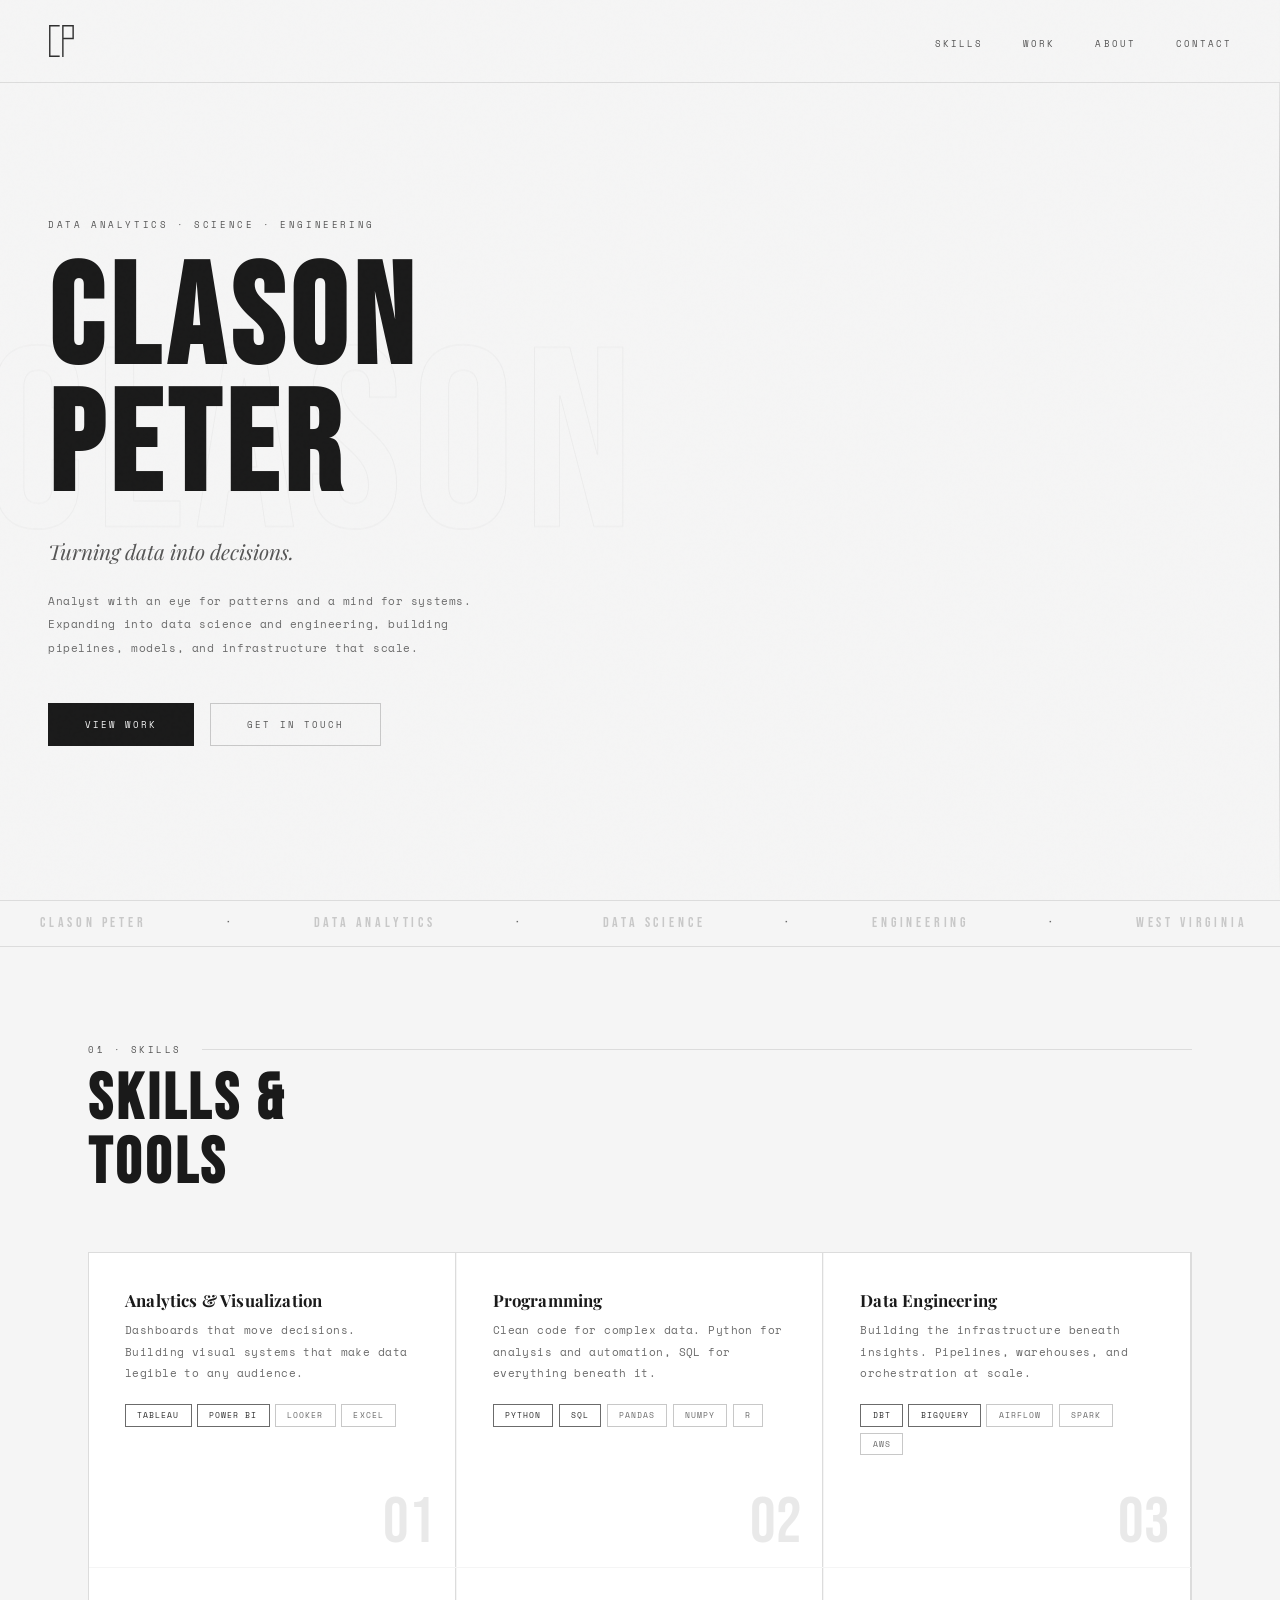
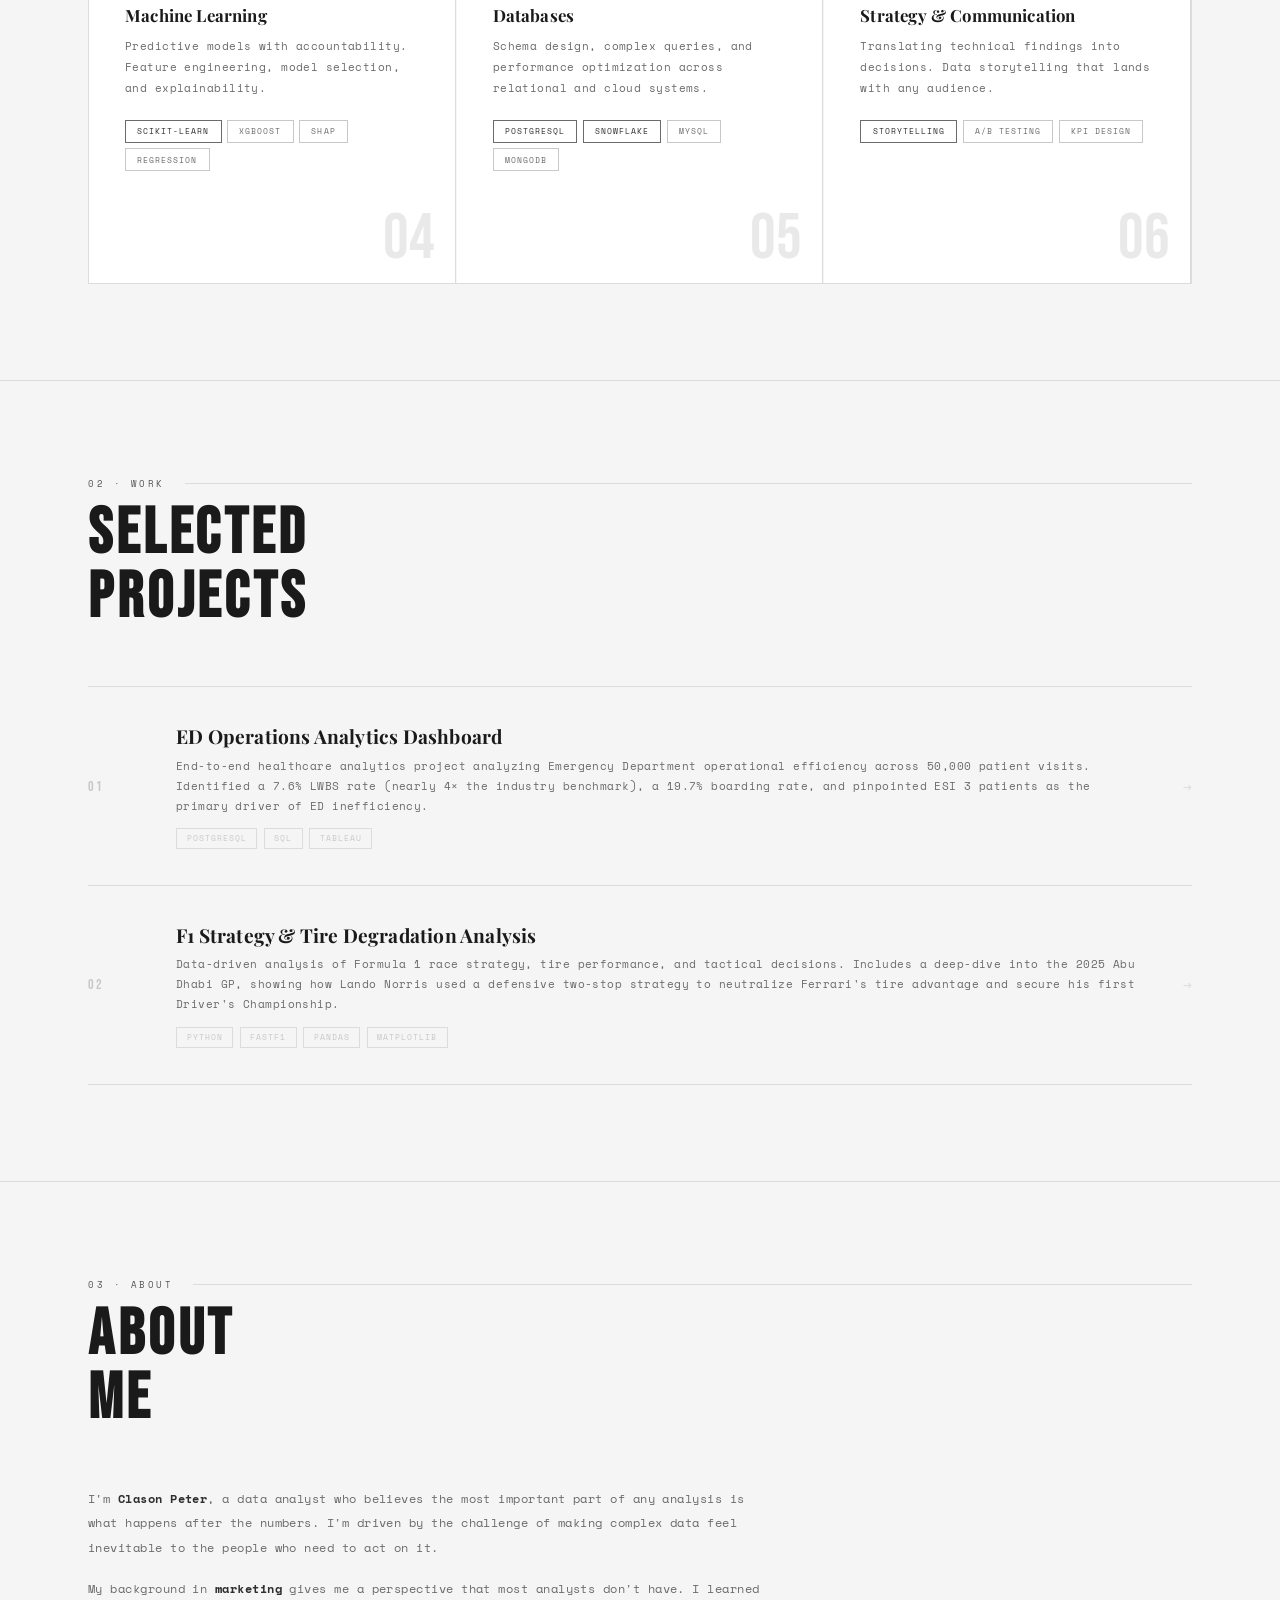
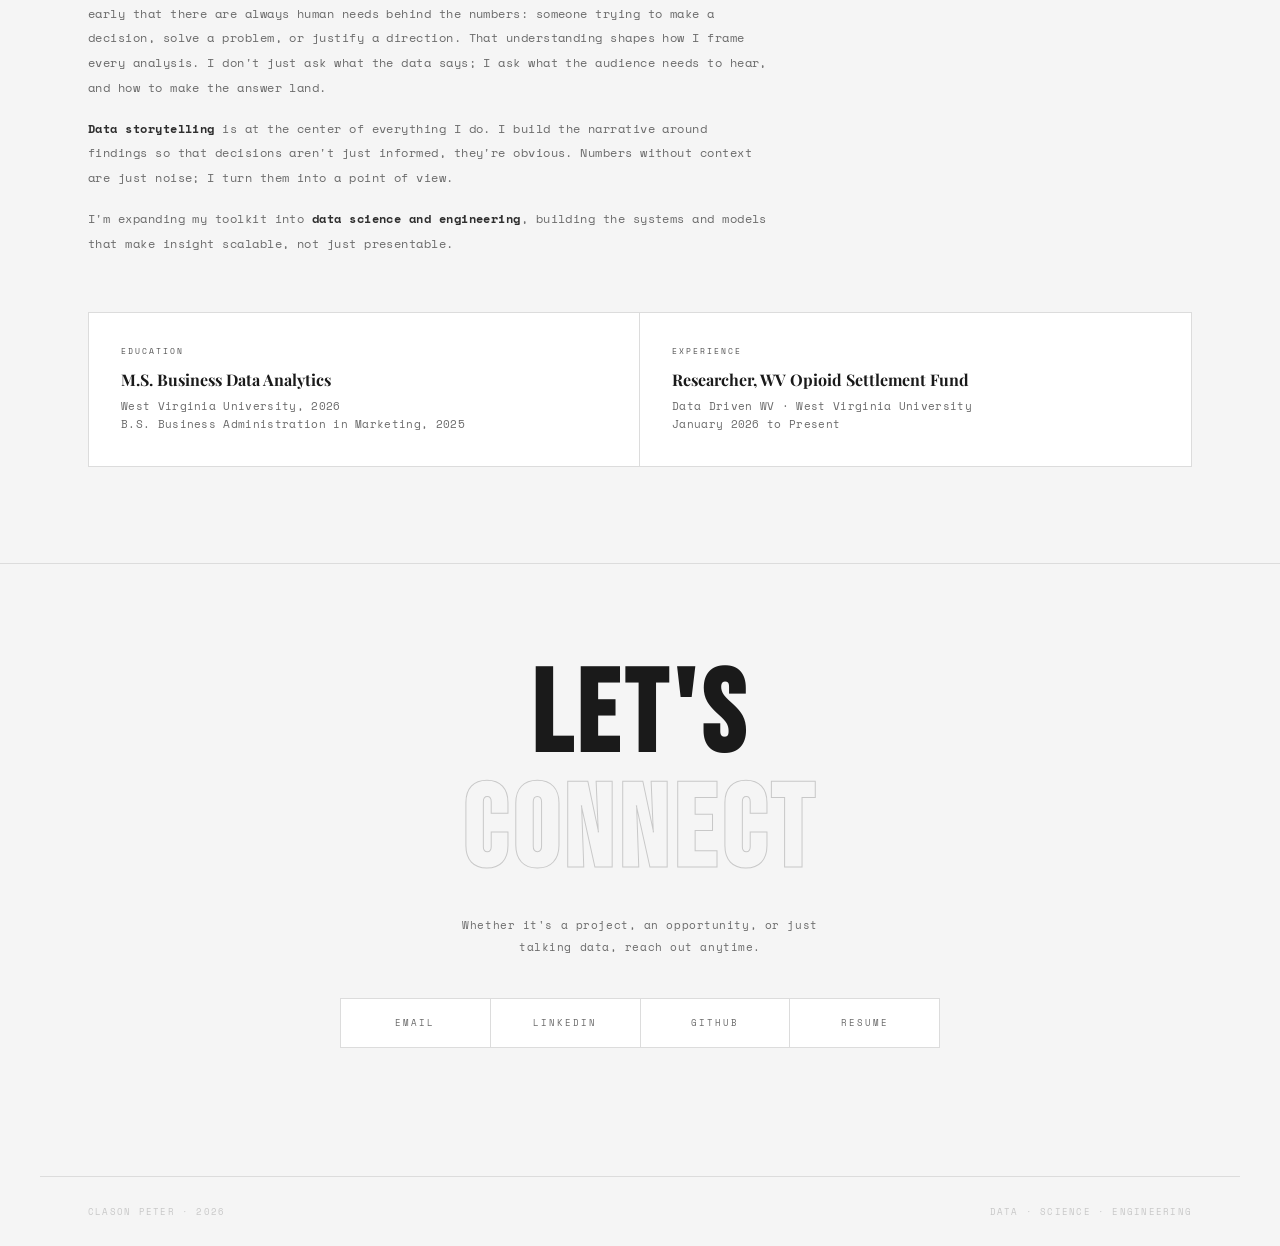
==== commit 58002349: "Refactor CSS variables and remove splash screen" ====
--- a/index.html
+++ b/index.html
@@ -8,17 +8,17 @@
 <style>
 *,*::before,*::after{box-sizing:border-box;margin:0;padding:0;}
 :root{
-  --black:#050505;
-  --white:#EFEFEF;
-  --chrome-1:#E8E8E8;
-  --chrome-2:#B8B8B8;
-  --chrome-3:#888888;
-  --chrome-4:#555555;
-  --chrome-5:#2C2C2C;
-  --chrome-6:#1A1A1A;
-  --card:#0D0D0D;
-  --border:#222222;
-  --border-light:#333333;
+  --black:#F5F5F5;
+  --white:#1A1A1A;
+  --chrome-1:#1A1A1A;
+  --chrome-2:#2E2E2E;
+  --chrome-3:#555555;
+  --chrome-4:#6B6B6B;
+  --chrome-5:#C8C8C8;
+  --chrome-6:#E0E0E0;
+  --card:#FFFFFF;
+  --border:#DCDCDC;
+  --border-light:#C8C8C8;
 }
 html{scroll-behavior:smooth;}
 body{
@@ -52,7 +52,7 @@
   display:flex;justify-content:space-between;align-items:center;
   padding:1.5rem 3rem;
   border-bottom:1px solid var(--border);
-  background:rgba(5,5,5,0.92);
+  background:rgba(245,245,245,0.92);
   backdrop-filter:blur(24px);
 }
 .nav-logo{
@@ -83,7 +83,7 @@
   font-size:clamp(10rem,20vw,26rem);
   letter-spacing:0.04em;
   color:transparent;
-  -webkit-text-stroke:1px rgba(255,255,255,0.04);
+  -webkit-text-stroke:1px rgba(0,0,0,0.04);
   white-space:nowrap;
   top:50%;transform:translateY(-50%);
   left:-1%;
@@ -134,7 +134,7 @@
   transition:all 0.25s;
 }
 .btn-primary{background:var(--white);color:var(--black);border:1px solid var(--white);}
-.btn-primary:hover{background:transparent;color:var(--white);}
+.btn-primary:hover{background:transparent;color:var(--white);border-color:var(--white);}
 .btn-ghost{background:transparent;color:var(--chrome-3);border:1px solid var(--border-light);}
 .btn-ghost:hover{border-color:var(--chrome-3);color:var(--white);}
 
@@ -246,83 +246,6 @@
   transition:color 0.2s,transform 0.2s;
 }
 .project-item:hover .proj-arrow{color:var(--chrome-2);transform:translateX(4px);}
-
-/* ── SPLASH SCREEN ── */
-#splash{
-  position:fixed;inset:0;z-index:99999;
-  background:var(--black);
-  display:flex;flex-direction:column;align-items:center;justify-content:center;
-  pointer-events:all;
-  transition:opacity 0.8s ease 0.2s, visibility 0.8s ease 0.2s;
-}
-#splash.hidden{opacity:0;visibility:hidden;pointer-events:none;}
-
-.splash-top, .splash-bottom{
-  position:absolute;left:0;right:0;height:50%;
-  background:var(--black);
-  transition:transform 0.9s cubic-bezier(0.76,0,0.24,1);
-  z-index:2;
-}
-.splash-top{top:0;transform-origin:top;}
-.splash-bottom{bottom:0;transform-origin:bottom;}
-#splash.hidden .splash-top{transform:translateY(-100%);}
-#splash.hidden .splash-bottom{transform:translateY(100%);}
-
-.splash-content{
-  position:relative;z-index:3;
-  text-align:center;
-  display:flex;flex-direction:column;align-items:center;gap:1.5rem;
-}
-.splash-name{
-  font-family:'Bebas Neue',sans-serif;
-  font-size:clamp(3.5rem,10vw,9rem);
-  letter-spacing:0.12em;
-  color:var(--white);
-  overflow:hidden;
-  display:flex;gap:0.06em;
-}
-.splash-name span{
-  display:inline-block;
-  opacity:0;
-  transform:translateY(60px);
-  animation:splashLetter 0.6s cubic-bezier(0.22,1,0.36,1) forwards;
-}
-.splash-sub{
-  font-size:0.58rem;letter-spacing:0.38em;text-transform:uppercase;
-  color:var(--chrome-5);
-  opacity:0;
-  animation:splashFade 0.5s ease 1.2s forwards;
-}
-.splash-line{
-  width:0;height:1px;
-  background:linear-gradient(to right, transparent, var(--chrome-4), transparent);
-  animation:splashLine 0.7s ease 1s forwards;
-}
-.splash-enter{
-  margin-top:1rem;
-  font-size:0.52rem;letter-spacing:0.28em;text-transform:uppercase;
-  color:var(--chrome-5);
-  opacity:0;
-  animation:splashFade 0.5s ease 1.6s forwards;
-  cursor:pointer;
-  border:1px solid var(--border);
-  padding:0.7rem 2rem;
-  background:transparent;
-  color:var(--chrome-4);
-  font-family:'Space Mono',monospace;
-  transition:border-color 0.2s, color 0.2s;
-}
-.splash-enter:hover{border-color:var(--chrome-3);color:var(--white);}
-
-@keyframes splashLetter{
-  to{opacity:1;transform:translateY(0);}
-}
-@keyframes splashFade{
-  to{opacity:1;}
-}
-@keyframes splashLine{
-  to{width:240px;}
-}
 
 /* ── ABOUT SINGLE COL ── */
 .vibe-grid-single{max-width:680px;}
@@ -445,17 +368,6 @@
 </head>
 <body>
 
-<div id="splash">
-  <div class="splash-top"></div>
-  <div class="splash-bottom"></div>
-  <div class="splash-content">
-    <div class="splash-name" id="splashName"></div>
-    <div class="splash-line"></div>
-    <p class="splash-sub">Data · Analytics · Engineering</p>
-    <button class="splash-enter" id="splashEnter" onclick="dismissSplash()">Enter Portfolio</button>
-  </div>
-</div>
-
 <div id="cursor"></div>
 <div id="cursor-ring"></div>
 <div class="scroll-line" id="scrollLine"></div>
@@ -463,7 +375,7 @@
 <!-- NAV -->
 <nav>
   <a href="#hero" class="nav-logo">
-    <svg viewBox="0 0 152 192" height="34" fill="none" stroke="#EFEFEF" stroke-width="8" stroke-linecap="square" stroke-linejoin="miter" xmlns="http://www.w3.org/2000/svg">
+    <svg viewBox="0 0 152 192" height="34" fill="none" stroke="#1A1A1A" stroke-width="8" stroke-linecap="square" stroke-linejoin="miter" xmlns="http://www.w3.org/2000/svg">
       <!-- C as tall bracket -->
       <path d="M62,10 L10,10 L10,182 L62,182"/>
       <!-- P: stem + shoulder bowl -->
@@ -713,7 +625,7 @@
   <h2 class="contact-headline reveal">LET'S<br/><span class="contact-outline">CONNECT</span></h2>
   <p class="reveal">Whether it's a project, an opportunity, or just talking data, reach out anytime.</p>
   <div class="contact-links reveal">
-    <a href="/cdn-cgi/l/email-protection#7d1e111c0e12130d1809180f3d1a101c1411531e1210" class="contact-link">Email</a>
+    <a href="mailto:clp00007@mix.wvu.edu" class="contact-link">Email</a>
     <a href="https://www.linkedin.com/in/clason-peter-b1b0a2253/" class="contact-link" target="_blank">LinkedIn</a>
     <a href="https://github.com/clasonpeter" class="contact-link" target="_blank">GitHub</a>
     <a href="997_ClasonPeter_Resume.pdf" class="contact-link" target="_blank">Resume</a>
@@ -726,27 +638,7 @@
   <p>Data · Science · Engineering</p>
 </footer>
 
-<script data-cfasync="false" src="/cdn-cgi/scripts/5c5dd728/cloudflare-static/email-decode.min.js"></script><script>
-/* SPLASH */
-document.body.style.overflow='hidden';
-(function(){
-  var name="CLASON PETER";
-  var container=document.getElementById('splashName');
-  name.split('').forEach(function(ch,i){
-    var s=document.createElement('span');
-    s.textContent=ch==='\u0020'?'\u00A0':ch;
-    s.style.animationDelay=(0.07*i+0.1)+'s';
-    container.appendChild(s);
-  });
-})();
-function dismissSplash(){
-  var sp=document.getElementById('splash');
-  sp.classList.add('hidden');
-  document.body.style.overflow='';
-}
-document.getElementById('splash').addEventListener('click', dismissSplash);
-document.addEventListener('keydown', dismissSplash);
-
+<script>
 /* CURSOR */
 var cursor=document.getElementById('cursor');
 var ring=document.getElementById('cursor-ring');
@@ -802,4 +694,4 @@
 });
 </script>
 </body>
-</html>+</html>
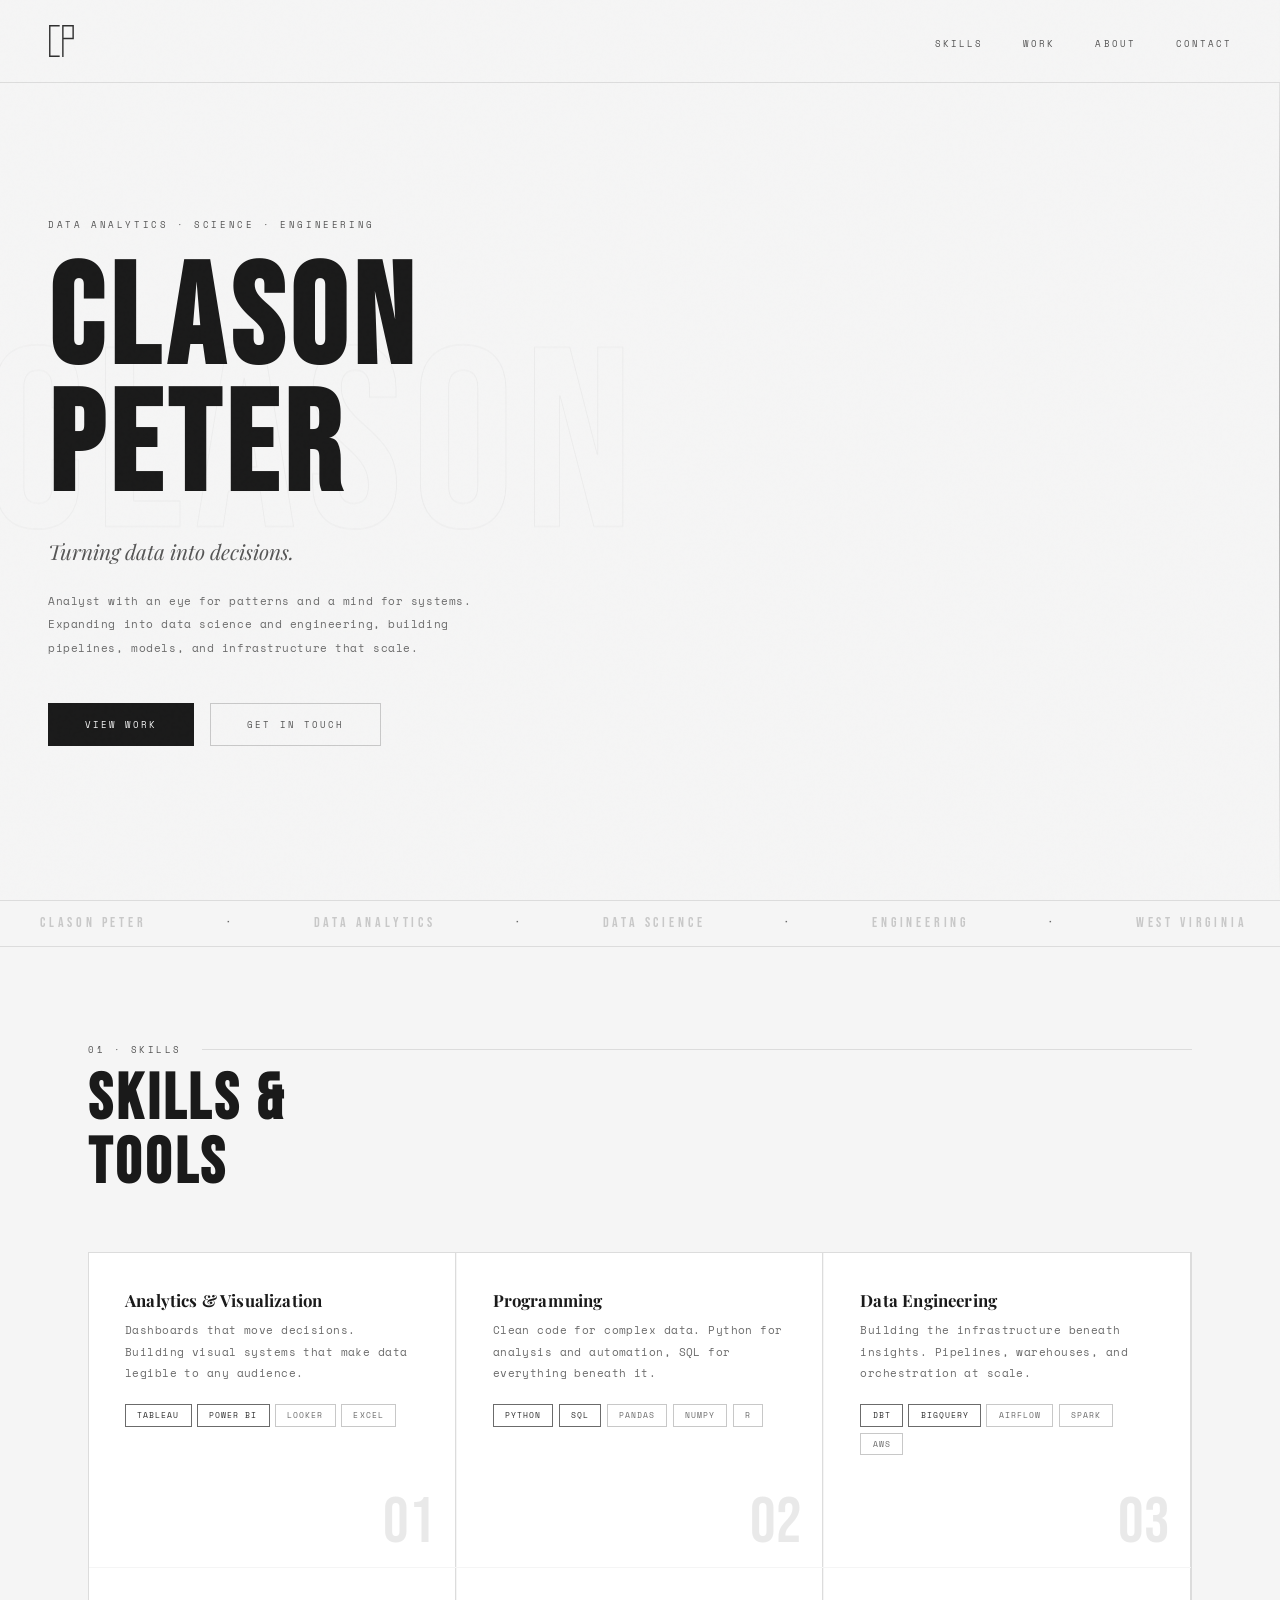
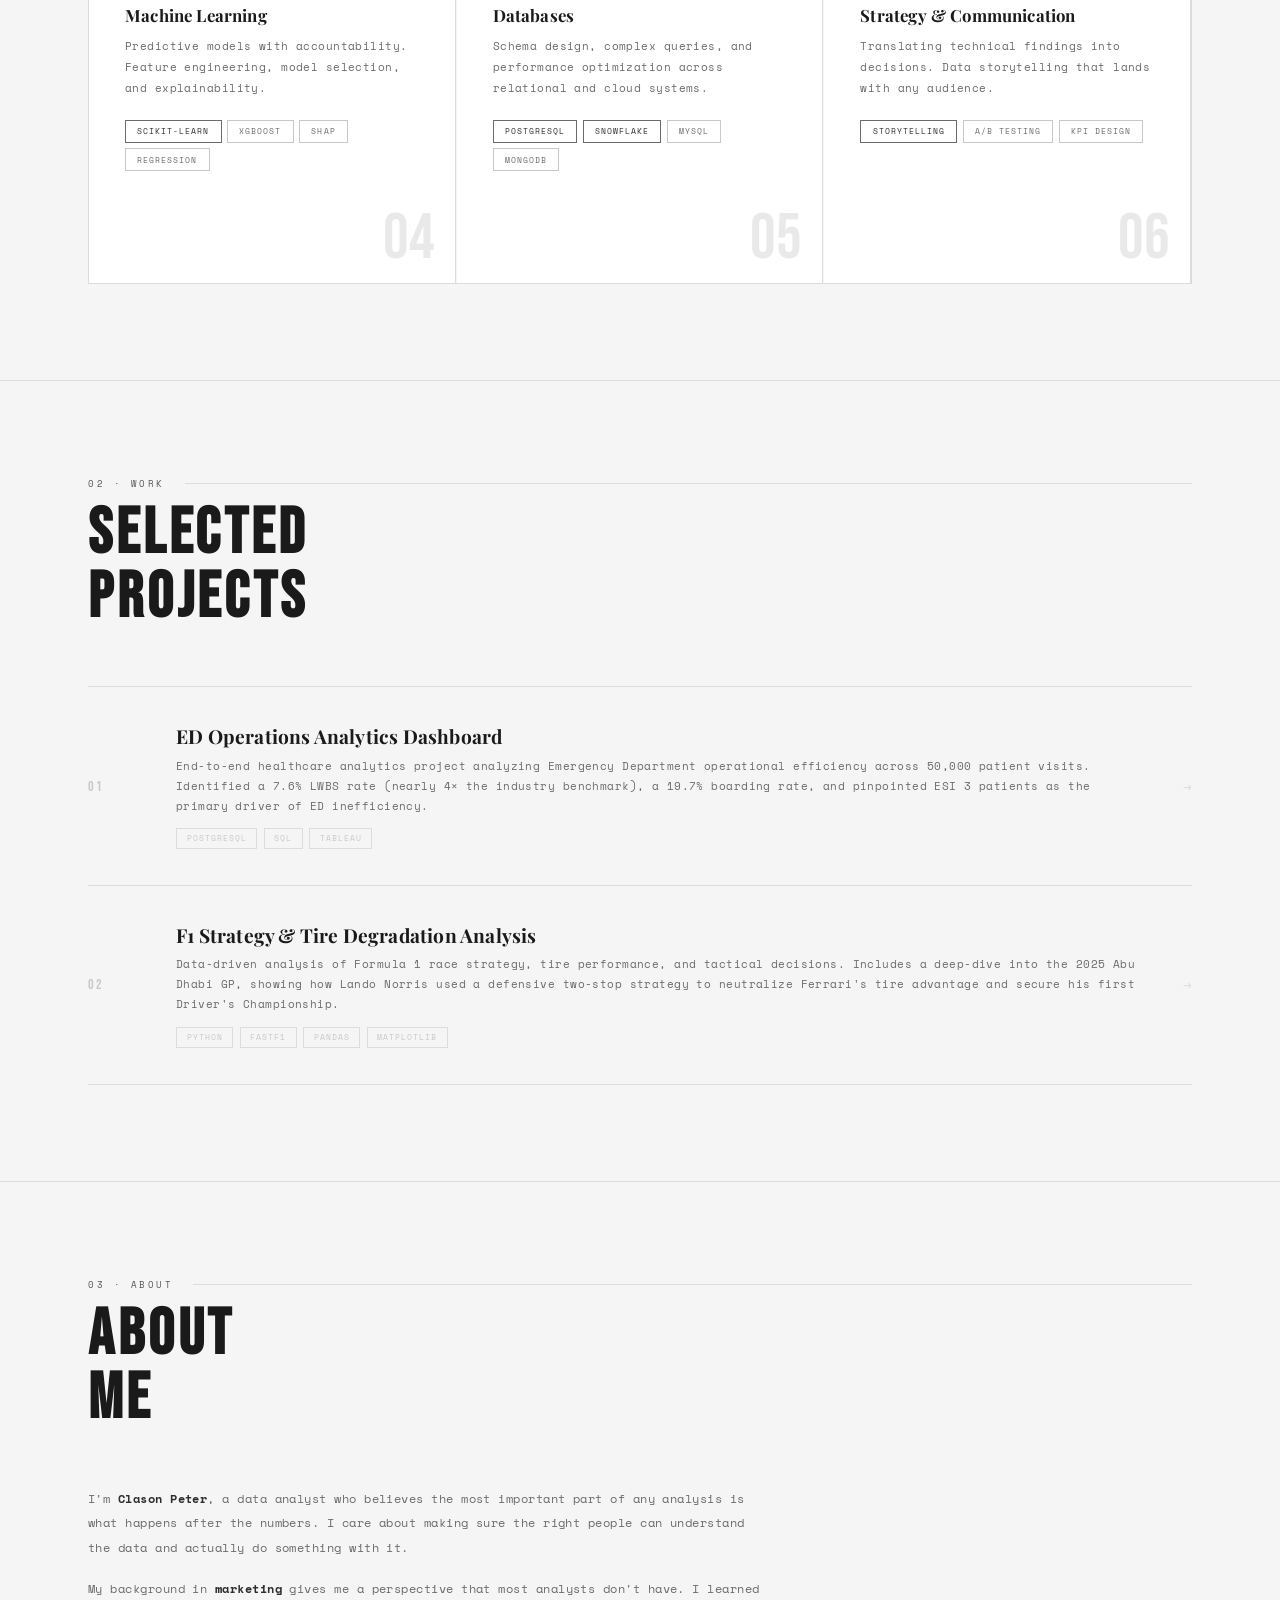
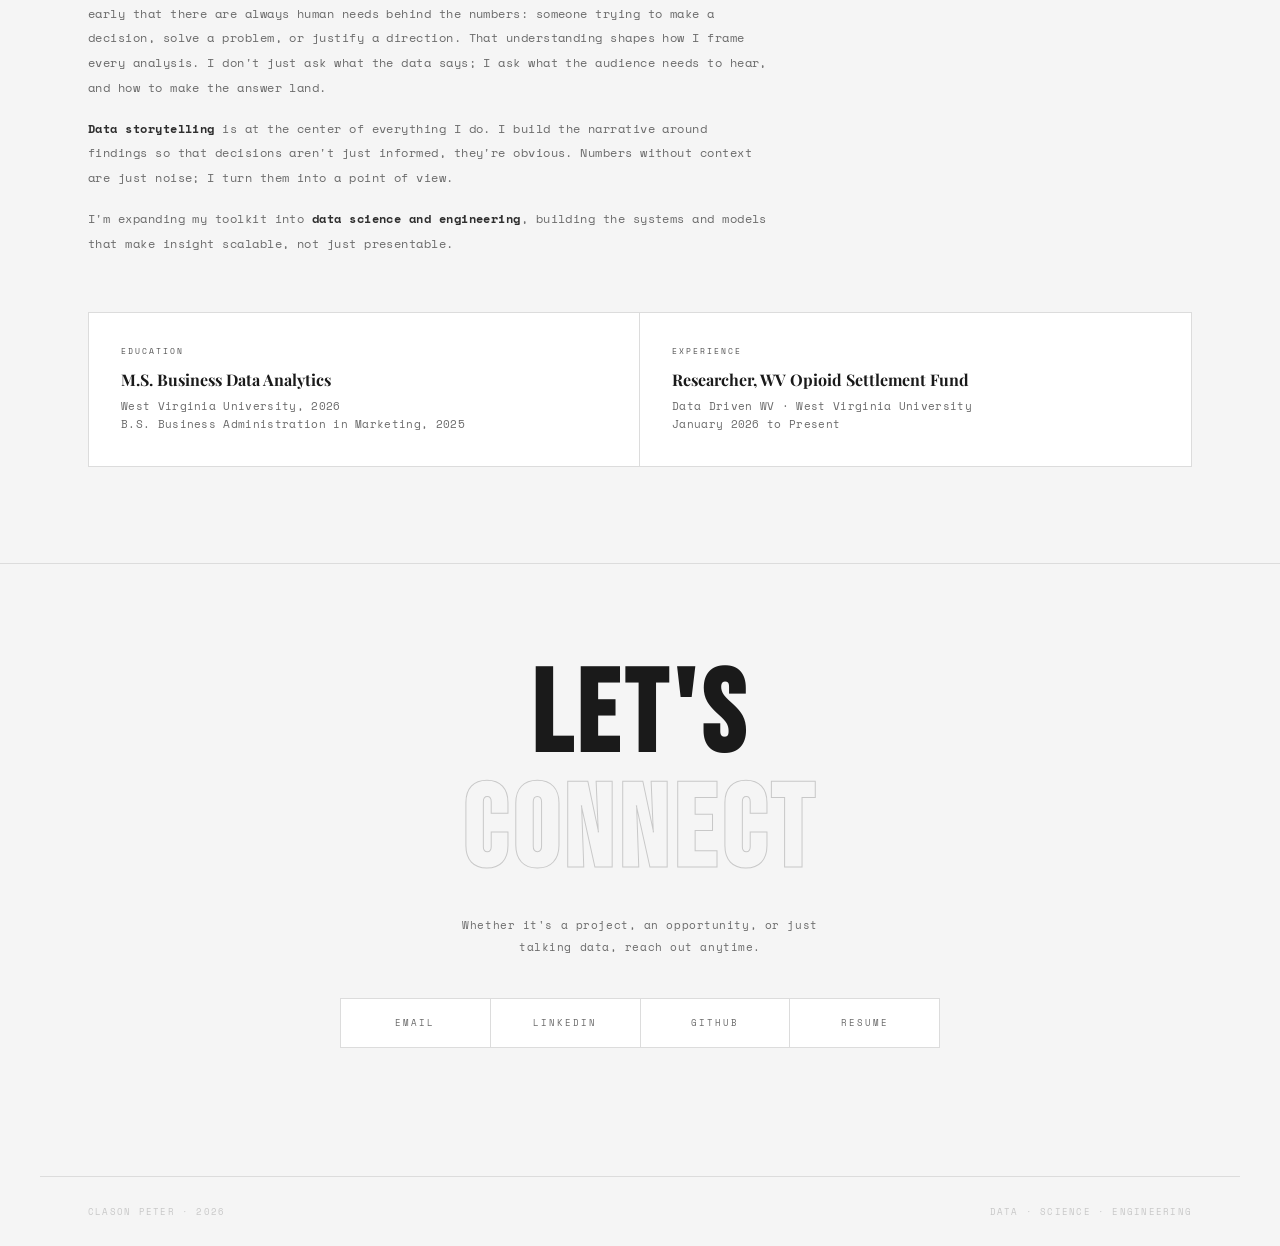
==== commit 6256631f: "Revise personal statement for clarity and impact" ====
--- a/index.html
+++ b/index.html
@@ -587,7 +587,7 @@
     <div class="vibe-grid-single reveal">
         <div class="vibe-left">
         <p>
-          I'm <strong>Clason Peter</strong>, a data analyst who believes the most important part of any analysis is what happens after the numbers. I'm driven by the challenge of making complex data feel inevitable to the people who need to act on it.
+          I'm <strong>Clason Peter</strong>, a data analyst who believes the most important part of any analysis is what happens after the numbers. I care about making sure the right people can understand the data and actually do something with it.
         </p>
         <p>
           My background in <strong>marketing</strong> gives me a perspective that most analysts don't have. I learned early that there are always human needs behind the numbers: someone trying to make a decision, solve a problem, or justify a direction. That understanding shapes how I frame every analysis. I don't just ask what the data says; I ask what the audience needs to hear, and how to make the answer land.
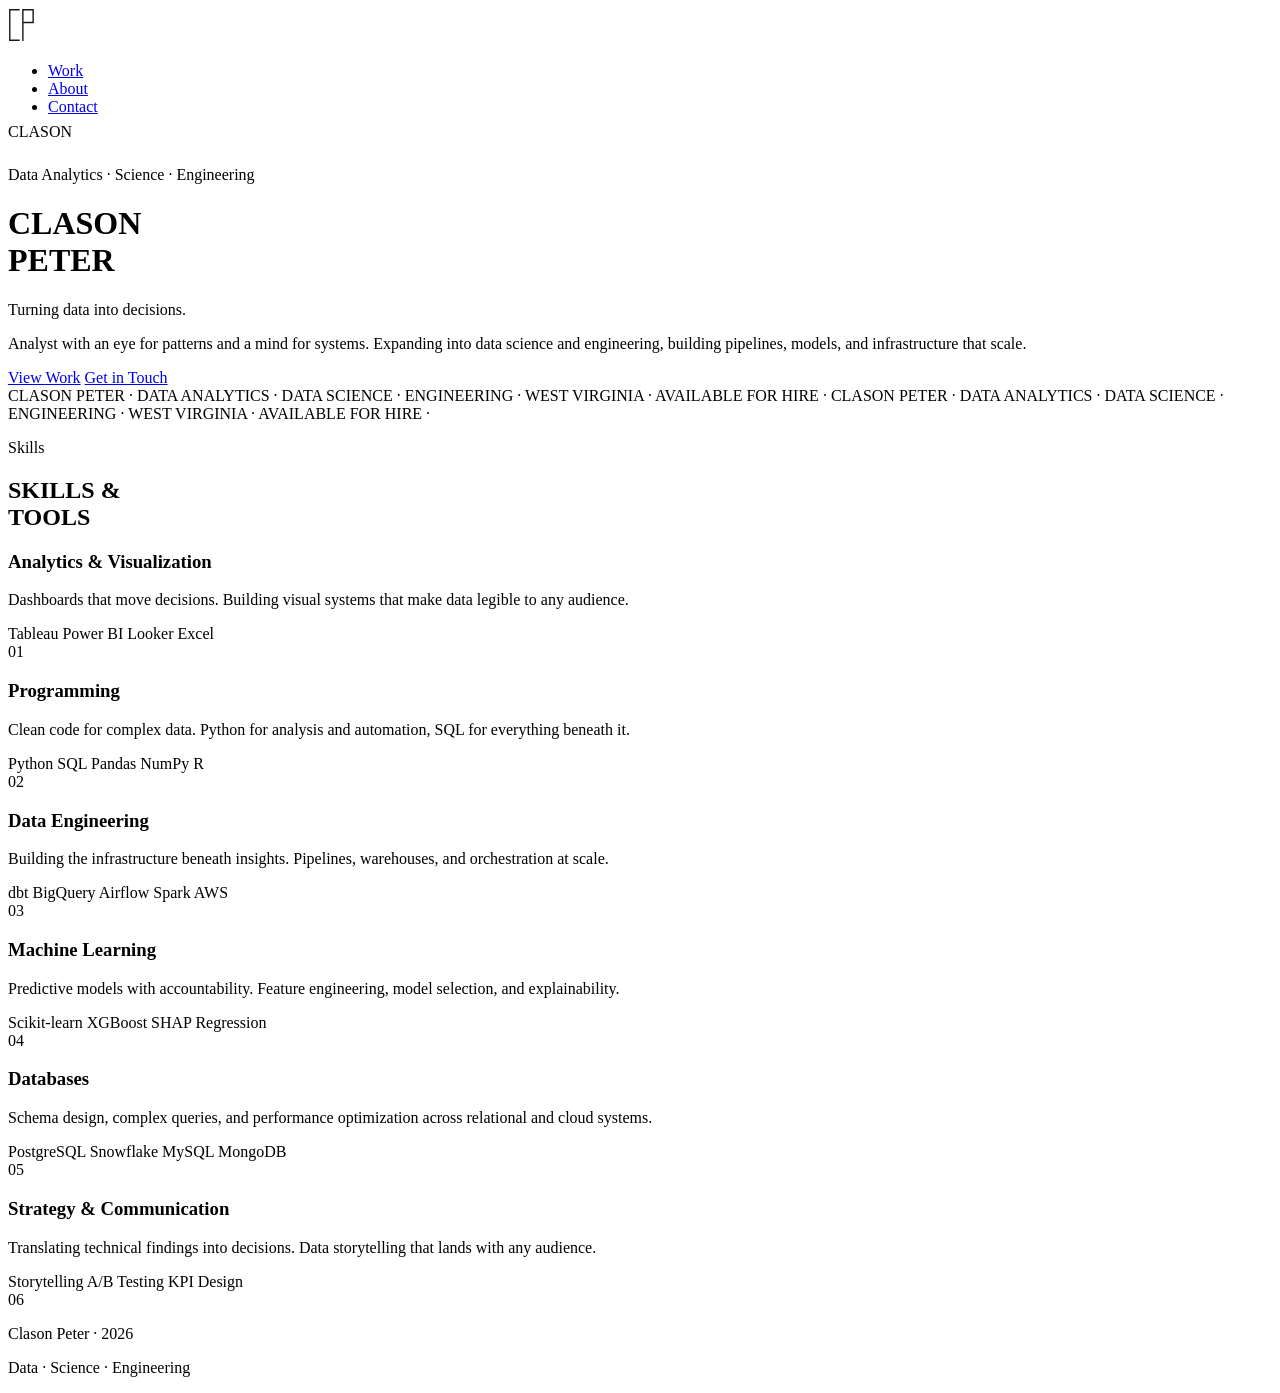
==== commit cf47c4d8: "Refactor index.html for improved structure and links" ====
--- a/index.html
+++ b/index.html
@@ -3,390 +3,25 @@
 <head>
 <meta charset="UTF-8"/>
 <meta name="viewport" content="width=device-width, initial-scale=1.0"/>
-<title>CLASON PETER</title>
+<title>Clason Peter</title>
 <link href="https://fonts.googleapis.com/css2?family=Bebas+Neue&family=Playfair+Display:ital,wght@0,400;0,700;1,400&family=Space+Mono:wght@400;700&display=swap" rel="stylesheet"/>
-<style>
-*,*::before,*::after{box-sizing:border-box;margin:0;padding:0;}
-:root{
-  --black:#F5F5F5;
-  --white:#1A1A1A;
-  --chrome-1:#1A1A1A;
-  --chrome-2:#2E2E2E;
-  --chrome-3:#555555;
-  --chrome-4:#6B6B6B;
-  --chrome-5:#C8C8C8;
-  --chrome-6:#E0E0E0;
-  --card:#FFFFFF;
-  --border:#DCDCDC;
-  --border-light:#C8C8C8;
-}
-html{scroll-behavior:smooth;}
-body{
-  background:var(--black);
-  color:var(--white);
-  font-family:'Space Mono',monospace;
-  overflow-x:hidden;
-}
-
-body::before{
-  content:'';
-  position:fixed;inset:0;z-index:8000;
-  pointer-events:none;
-  background-image:url("data:image/svg+xml,%3Csvg viewBox='0 0 256 256' xmlns='http://www.w3.org/2000/svg'%3E%3Cfilter id='n'%3E%3CfeTurbulence type='fractalNoise' baseFrequency='0.9' numOctaves='4' stitchTiles='stitch'/%3E%3C/filter%3E%3Crect width='100%25' height='100%25' filter='url(%23n)' opacity='0.05'/%3E%3C/svg%3E");
-  opacity:0.3;
-}
-
-/* ── CURSOR ── */
-#cursor, #cursor-ring{ display:none; }
-
-/* ── SCROLL LINE ── */
-.scroll-line{
-  position:fixed;top:0;left:0;height:1px;
-  background:var(--chrome-2);
-  z-index:1000;width:0%;transition:width 0.08s linear;
-}
-
-/* ── NAV ── */
-nav{
-  position:fixed;top:0;left:0;right:0;z-index:500;
-  display:flex;justify-content:space-between;align-items:center;
-  padding:1.5rem 3rem;
-  border-bottom:1px solid var(--border);
-  background:rgba(245,245,245,0.92);
-  backdrop-filter:blur(24px);
-}
-.nav-logo{
-  display:flex;align-items:center;
-  text-decoration:none;
-  opacity:0.9;transition:opacity 0.2s;
-}
-.nav-logo:hover{opacity:1;}
-.nav-links{display:flex;gap:2.5rem;list-style:none;}
-.nav-links a{
-  font-size:0.58rem;letter-spacing:0.22em;text-transform:uppercase;
-  color:var(--chrome-3);text-decoration:none;
-  transition:color 0.2s;
-}
-.nav-links a:hover{color:var(--white);}
-
-/* ── HERO ── */
-#hero{
-  min-height:100vh;
-  display:flex;flex-direction:column;justify-content:center;
-  padding:8rem 3rem 4rem;
-  position:relative;overflow:hidden;
-  max-width:100%;
-}
-.hero-bg-text{
-  position:absolute;
-  font-family:'Bebas Neue',sans-serif;
-  font-size:clamp(10rem,20vw,26rem);
-  letter-spacing:0.04em;
-  color:transparent;
-  -webkit-text-stroke:1px rgba(0,0,0,0.04);
-  white-space:nowrap;
-  top:50%;transform:translateY(-50%);
-  left:-1%;
-  pointer-events:none;user-select:none;
-  will-change:transform;
-}
-.chrome-bar{
-  position:absolute;right:0;top:0;bottom:0;width:1px;
-  background:linear-gradient(to bottom,transparent,var(--chrome-4),var(--chrome-2),var(--chrome-4),transparent);
-  opacity:0.35;
-}
-.hero-eyebrow{
-  font-size:0.58rem;letter-spacing:0.28em;text-transform:uppercase;
-  color:var(--chrome-3);margin-bottom:1.75rem;
-  opacity:0;animation:fadeUp 0.7s ease 0.2s forwards;
-}
-.hero-name{
-  font-family:'Bebas Neue',sans-serif;
-  font-size:clamp(4.5rem,11vw,10rem);
-  letter-spacing:0.05em;line-height:0.9;
-  color:var(--white);
-  opacity:0;animation:fadeUp 0.7s ease 0.35s forwards;
-}
-.hero-subtitle{
-  font-family:'Playfair Display',serif;
-  font-style:italic;
-  font-size:clamp(0.9rem,2vw,1.3rem);
-  color:var(--chrome-3);
-  margin-top:1.5rem;
-  opacity:0;animation:fadeUp 0.7s ease 0.5s forwards;
-}
-.hero-desc{
-  max-width:460px;
-  font-size:0.7rem;line-height:2.1;
-  color:var(--chrome-4);
-  margin-top:1.5rem;letter-spacing:0.05em;
-  opacity:0;animation:fadeUp 0.7s ease 0.65s forwards;
-}
-.hero-cta{
-  margin-top:2.75rem;display:flex;gap:1rem;flex-wrap:wrap;
-  opacity:0;animation:fadeUp 0.7s ease 0.8s forwards;
-}
-.btn{
-  display:inline-block;padding:0.85rem 2.25rem;
-  font-family:'Space Mono',monospace;
-  font-size:0.58rem;letter-spacing:0.22em;text-transform:uppercase;
-  text-decoration:none;
-  transition:all 0.25s;
-}
-.btn-primary{background:var(--white);color:var(--black);border:1px solid var(--white);}
-.btn-primary:hover{background:transparent;color:var(--white);border-color:var(--white);}
-.btn-ghost{background:transparent;color:var(--chrome-3);border:1px solid var(--border-light);}
-.btn-ghost:hover{border-color:var(--chrome-3);color:var(--white);}
-
-/* ── MARQUEE ── */
-.marquee-wrap{
-  overflow:hidden;
-  border-top:1px solid var(--border);border-bottom:1px solid var(--border);
-  padding:0.9rem 0;
-}
-.marquee-track{display:flex;width:max-content;animation:marquee 22s linear infinite;}
-.marquee-item{
-  font-family:'Bebas Neue',sans-serif;
-  font-size:0.85rem;letter-spacing:0.28em;
-  color:var(--chrome-5);padding:0 2.5rem;white-space:nowrap;
-}
-.marquee-dot{color:var(--chrome-4);}
-@keyframes marquee{from{transform:translateX(0);}to{transform:translateX(-50%);}}
-
-/* ── SECTION INNER ── */
-.section-inner{max-width:1200px;margin:0 auto;padding:6rem 3rem;}
-.section-tag{
-  font-size:0.56rem;letter-spacing:0.28em;text-transform:uppercase;
-  color:var(--chrome-3);margin-bottom:0.75rem;
-  display:flex;align-items:center;gap:1.25rem;
-}
-.section-tag::after{content:'';flex:1;height:1px;background:var(--border);}
-.section-heading{
-  font-family:'Bebas Neue',sans-serif;
-  font-size:clamp(2.5rem,5vw,4.5rem);
-  letter-spacing:0.06em;line-height:1;
-  margin-bottom:3.5rem;color:var(--white);
-}
-
-/* ── SKILLS GRID ── */
-.card-grid{
-  display:grid;
-  grid-template-columns:repeat(auto-fill,minmax(300px,1fr));
-  gap:1px;border:1px solid var(--border);
-}
-.card-3d-wrap{perspective:900px;background:var(--card);}
-.card-3d{
-  padding:2.25rem 2.25rem 7rem 2.25rem;height:100%;
-  transform-style:preserve-3d;
-  transition:transform 0.35s ease;
-  position:relative;overflow:hidden;
-  border-right:1px solid var(--border);
-}
-.card-3d::after{
-  content:'';position:absolute;inset:0;
-  background:linear-gradient(135deg,rgba(255,255,255,0.025) 0%,transparent 55%);
-  pointer-events:none;opacity:0;transition:opacity 0.3s;
-}
-.card-3d:hover::after{opacity:1;}
-.card-num{
-  font-family:'Bebas Neue',sans-serif;
-  font-size:4rem;color:var(--border);
-  position:absolute;bottom:0.75rem;right:1.25rem;
-  line-height:1;pointer-events:none;transition:color 0.3s;
-  opacity:0.6;
-}
-.card-3d:hover .card-num{color:var(--chrome-5);}
-.card-3d h3{
-  font-family:'Playfair Display',serif;
-  font-size:1.05rem;font-weight:700;
-  margin-bottom:0.6rem;color:var(--white);letter-spacing:0.01em;
-}
-.card-3d p{font-size:0.68rem;line-height:1.95;color:var(--chrome-4);letter-spacing:0.04em;}
-.card-tags{display:flex;flex-wrap:wrap;gap:0.35rem;margin-top:1.25rem;}
-.card-tag{
-  font-size:0.53rem;letter-spacing:0.12em;text-transform:uppercase;
-  padding:0.28rem 0.7rem;
-  border:1px solid var(--border-light);color:var(--chrome-4);
-  transition:border-color 0.2s,color 0.2s;
-}
-.card-3d:hover .card-tag{border-color:var(--chrome-5);color:var(--chrome-3);}
-.card-tag.hi{border-color:var(--chrome-4);color:var(--chrome-2);}
-
-/* ── PROJECTS ── */
-.project-item{
-  border-top:1px solid var(--border);
-  padding:2.25rem 0;
-  display:grid;grid-template-columns:3rem 1fr auto;
-  gap:2.5rem;align-items:center;
-  transition:padding-left 0.3s;cursor:pointer;
-}
-.project-item:hover{padding-left:0.75rem;}
-.project-item:last-child{border-bottom:1px solid var(--border);}
-.proj-num{
-  font-family:'Bebas Neue',sans-serif;
-  font-size:0.9rem;color:var(--chrome-5);
-  letter-spacing:0.12em;transition:color 0.2s;
-}
-.project-item:hover .proj-num{color:var(--chrome-2);}
-.proj-info h3{
-  font-family:'Playfair Display',serif;
-  font-size:1.2rem;font-weight:700;
-  margin-bottom:0.4rem;letter-spacing:0.01em;
-  transition:color 0.2s;
-}
-.proj-info p{font-size:0.68rem;color:var(--chrome-4);line-height:1.85;letter-spacing:0.04em;}
-.proj-tags{display:flex;gap:0.4rem;margin-top:0.75rem;flex-wrap:wrap;}
-.proj-tag{
-  font-size:0.52rem;letter-spacing:0.12em;text-transform:uppercase;
-  padding:0.22rem 0.6rem;border:1px solid var(--border);color:var(--chrome-5);
-}
-.proj-arrow{
-  font-family:'Space Mono',monospace;
-  font-size:0.9rem;color:var(--border);
-  transition:color 0.2s,transform 0.2s;
-}
-.project-item:hover .proj-arrow{color:var(--chrome-2);transform:translateX(4px);}
-
-/* ── ABOUT SINGLE COL ── */
-.vibe-grid-single{max-width:680px;}
-.vibe-grid-single .vibe-left p{
-  font-size:0.72rem;line-height:2.15;color:var(--chrome-4);
-  letter-spacing:0.04em;margin-bottom:1rem;
-}
-.vibe-grid-single .vibe-left strong{color:var(--chrome-2);}
-
-
-.interests-wall{
-  display:grid;grid-template-columns:1fr 1fr;
-  border:1px solid var(--border);
-}
-.interest-tile{
-  padding:2rem 1.75rem;
-  border-right:1px solid var(--border);border-bottom:1px solid var(--border);
-  background:var(--card);transition:background 0.25s;
-}
-.interest-tile:hover{background:#111;}
-.interest-tile:nth-child(even){border-right:none;}
-.interest-tile:nth-last-child(-n+2){border-bottom:none;}
-.ti-label{
-  font-family:'Bebas Neue',sans-serif;
-  font-size:1.1rem;letter-spacing:0.15em;
-  color:var(--white);display:block;margin-bottom:0.3rem;
-}
-.ti-sub{font-size:0.6rem;color:var(--chrome-4);letter-spacing:0.06em;line-height:1.6;}
-
-/* ── CURRENTLY ── */
-.currently-row{
-  display:grid;grid-template-columns:repeat(2,1fr);
-  border:1px solid var(--border);margin-top:3.5rem;
-}
-.curr-block{
-  padding:2rem;background:var(--card);
-  border-right:1px solid var(--border);
-}
-.curr-block:last-child{border-right:none;}
-.curr-label{
-  font-size:0.53rem;letter-spacing:0.24em;text-transform:uppercase;
-  color:var(--chrome-3);margin-bottom:0.75rem;
-}
-.curr-block h3{
-  font-family:'Playfair Display',serif;
-  font-size:1rem;margin-bottom:0.4rem;color:var(--white);
-}
-.curr-block p{font-size:0.66rem;color:var(--chrome-4);line-height:1.75;letter-spacing:0.03em;}
-
-/* ── CONTACT ── */
-#contact-section{
-  text-align:center;
-  border-top:1px solid var(--border);
-  padding:6rem 3rem 8rem;
-}
-.contact-headline{
-  font-family:'Bebas Neue',sans-serif;
-  font-size:clamp(3.5rem,9vw,8rem);
-  letter-spacing:0.05em;line-height:1;
-  margin-bottom:1.5rem;
-}
-.contact-outline{
-  -webkit-text-stroke:1px var(--chrome-5);
-  color:transparent;
-}
-#contact-section > p{
-  font-size:0.7rem;color:var(--chrome-4);
-  max-width:400px;margin:0 auto 2.5rem;line-height:1.95;letter-spacing:0.05em;
-}
-.contact-links{
-  display:flex;justify-content:center;flex-wrap:wrap;
-  border:1px solid var(--border);max-width:600px;margin:0 auto;
-}
-.contact-link{
-  font-size:0.56rem;letter-spacing:0.22em;text-transform:uppercase;
-  color:var(--chrome-4);text-decoration:none;
-  padding:1.1rem 2rem;background:var(--card);
-  border-right:1px solid var(--border);
-  transition:background 0.2s,color 0.2s;flex:1;text-align:center;
-}
-.contact-link:last-child{border-right:none;}
-.contact-link:hover{background:#111;color:var(--white);}
-
-/* ── FOOTER ── */
-footer{
-  border-top:1px solid var(--border);
-  padding:1.75rem 3rem;
-  display:flex;justify-content:space-between;align-items:center;
-  max-width:1200px;margin:0 auto;
-}
-footer p{font-size:0.55rem;letter-spacing:0.14em;text-transform:uppercase;color:var(--chrome-5);}
-
-/* ── ANIMATIONS ── */
-@keyframes fadeUp{
-  from{opacity:0;transform:translateY(20px);}
-  to{opacity:1;transform:translateY(0);}
-}
-.reveal{opacity:0;transform:translateY(18px);transition:opacity 0.65s ease,transform 0.65s ease;}
-.reveal.visible{opacity:1;transform:translateY(0);}
-
-/* ── RESPONSIVE ── */
-@media(max-width:768px){
-  nav{padding:1.2rem 1.5rem;}
-  .nav-links{gap:1.5rem;}
-  #hero{padding:7rem 1.5rem 4rem;}
-  .section-inner{padding:4rem 1.5rem;}
-  .vibe-grid{grid-template-columns:1fr;gap:2.5rem;}
-  .currently-row{grid-template-columns:1fr;}
-  .curr-block{border-right:none;border-bottom:1px solid var(--border);}
-  .curr-block:last-child{border-bottom:none;}
-  .project-item{grid-template-columns:2.5rem 1fr;gap:1rem;}
-  .proj-arrow{display:none;}
-  .card-grid{grid-template-columns:1fr;}
-  footer{flex-direction:column;gap:0.75rem;text-align:center;}
-  .contact-links{flex-direction:column;}
-  .contact-link{border-right:none;border-bottom:1px solid var(--border);}
-  .contact-link:last-child{border-bottom:none;}
-}
-</style>
+<link rel="stylesheet" href="style.css"/>
 </head>
 <body>
 
-<div id="cursor"></div>
-<div id="cursor-ring"></div>
 <div class="scroll-line" id="scrollLine"></div>
 
-<!-- NAV -->
 <nav>
-  <a href="#hero" class="nav-logo">
+  <a href="index.html" class="nav-logo">
     <svg viewBox="0 0 152 192" height="34" fill="none" stroke="#1A1A1A" stroke-width="8" stroke-linecap="square" stroke-linejoin="miter" xmlns="http://www.w3.org/2000/svg">
-      <!-- C as tall bracket -->
       <path d="M62,10 L10,10 L10,182 L62,182"/>
-      <!-- P: stem + shoulder bowl -->
       <path d="M84,10 L84,182 M84,10 L142,10 L142,82 L84,82"/>
     </svg>
   </a>
   <ul class="nav-links">
-    <li><a href="#skills">Skills</a></li>
-    <li><a href="#projects">Work</a></li>
-    <li><a href="#personal">About</a></li>
-    <li><a href="#contact-section">Contact</a></li>
+    <li><a href="work.html">Work</a></li>
+    <li><a href="about.html">About</a></li>
+    <li><a href="contact.html">Contact</a></li>
   </ul>
 </nav>
 
@@ -401,8 +36,8 @@
     Analyst with an eye for patterns and a mind for systems. Expanding into data science and engineering, building pipelines, models, and infrastructure that scale.
   </p>
   <div class="hero-cta">
-    <a href="#projects" class="btn btn-primary">View Work</a>
-    <a href="#contact-section" class="btn btn-ghost">Get in Touch</a>
+    <a href="work.html" class="btn btn-primary">View Work</a>
+    <a href="contact.html" class="btn btn-ghost">Get in Touch</a>
   </div>
 </div>
 
@@ -439,7 +74,7 @@
 <!-- SKILLS -->
 <div id="skills">
   <div class="section-inner">
-    <p class="section-tag reveal">01 · Skills</p>
+    <p class="section-tag reveal">Skills</p>
     <h2 class="section-heading reveal">SKILLS &<br/>TOOLS</h2>
     <div class="card-grid">
 
@@ -532,106 +167,6 @@
   </div>
 </div>
 
-<!-- PROJECTS -->
-<div id="projects" style="border-top:1px solid var(--border);">
-  <div class="section-inner">
-    <p class="section-tag reveal">02 · Work</p>
-    <h2 class="section-heading reveal">SELECTED<br/>PROJECTS</h2>
-
-    <!-- ════════════════════════════════════════
-         ADD A NEW PROJECT: copy one .project-item
-         block, paste below the last one, update
-         the number, title, description, tags,
-         and set data-href to your GitHub/live URL.
-    ════════════════════════════════════════ -->
-
-    <div>
-      <div class="project-item reveal" data-href="https://github.com/clasonpeter/ed-analytics-portfolio">
-        <div class="proj-num">01</div>
-        <div class="proj-info">
-          <h3>ED Operations Analytics Dashboard</h3>
-          <p>End-to-end healthcare analytics project analyzing Emergency Department operational efficiency across 50,000 patient visits. Identified a 7.6% LWBS rate (nearly 4&times; the industry benchmark), a 19.7% boarding rate, and pinpointed ESI 3 patients as the primary driver of ED inefficiency.</p>
-          <div class="proj-tags">
-            <span class="proj-tag">PostgreSQL</span>
-            <span class="proj-tag">SQL</span>
-            <span class="proj-tag">Tableau</span>
-          </div>
-        </div>
-        <div class="proj-arrow">&#8594;</div>
-      </div>
-
-      <div class="project-item reveal" data-href="https://github.com/clasonpeter/F1StrategyAnalysis">
-        <div class="proj-num">02</div>
-        <div class="proj-info">
-          <h3>F1 Strategy &amp; Tire Degradation Analysis</h3>
-          <p>Data-driven analysis of Formula 1 race strategy, tire performance, and tactical decisions. Includes a deep-dive into the 2025 Abu Dhabi GP, showing how Lando Norris used a defensive two-stop strategy to neutralize Ferrari's tire advantage and secure his first Driver's Championship.</p>
-          <div class="proj-tags">
-            <span class="proj-tag">Python</span>
-            <span class="proj-tag">FastF1</span>
-            <span class="proj-tag">Pandas</span>
-            <span class="proj-tag">Matplotlib</span>
-          </div>
-        </div>
-        <div class="proj-arrow">&#8594;</div>
-      </div>
-    </div>
-  </div>
-</div>
-
-<!-- ABOUT -->
-<div id="personal" style="border-top:1px solid var(--border);">
-  <div class="section-inner">
-    <p class="section-tag reveal">03 · About</p>
-    <h2 class="section-heading reveal">ABOUT<br/>ME</h2>
-
-    <div class="vibe-grid-single reveal">
-        <div class="vibe-left">
-        <p>
-          I'm <strong>Clason Peter</strong>, a data analyst who believes the most important part of any analysis is what happens after the numbers. I care about making sure the right people can understand the data and actually do something with it.
-        </p>
-        <p>
-          My background in <strong>marketing</strong> gives me a perspective that most analysts don't have. I learned early that there are always human needs behind the numbers: someone trying to make a decision, solve a problem, or justify a direction. That understanding shapes how I frame every analysis. I don't just ask what the data says; I ask what the audience needs to hear, and how to make the answer land.
-        </p>
-        <p>
-          <strong>Data storytelling</strong> is at the center of everything I do. I build the narrative around findings so that decisions aren't just informed, they're obvious. Numbers without context are just noise; I turn them into a point of view.
-        </p>
-        <p>
-          I'm expanding my toolkit into <strong>data science and engineering</strong>, building the systems and models that make insight scalable, not just presentable.
-        </p>
-      </div>
-    </div>
-
-    <!-- ════════════════════════════════════════
-         CURRENTLY BLOCKS: update h3 and p text.
-    ════════════════════════════════════════ -->
-    <div class="currently-row reveal">
-      <div class="curr-block">
-        <div class="curr-label">Education</div>
-        <h3>M.S. Business Data Analytics</h3>
-        <p>West Virginia University, 2026<br/>B.S. Business Administration in Marketing, 2025</p>
-      </div>
-      <div class="curr-block">
-        <div class="curr-label">Experience</div>
-        <h3>Researcher, WV Opioid Settlement Fund</h3>
-        <p>Data Driven WV · West Virginia University<br/>January 2026 to Present</p>
-      </div>
-
-    </div>
-  </div>
-</div>
-
-<!-- CONTACT -->
-<div id="contact-section" style="text-align:center;border-top:1px solid var(--border);padding:6rem 3rem 8rem;">
-  <h2 class="contact-headline reveal">LET'S<br/><span class="contact-outline">CONNECT</span></h2>
-  <p class="reveal">Whether it's a project, an opportunity, or just talking data, reach out anytime.</p>
-  <div class="contact-links reveal">
-    <a href="mailto:clp00007@mix.wvu.edu" class="contact-link">Email</a>
-    <a href="https://www.linkedin.com/in/clason-peter-b1b0a2253/" class="contact-link" target="_blank">LinkedIn</a>
-    <a href="https://github.com/clasonpeter" class="contact-link" target="_blank">GitHub</a>
-    <a href="997_ClasonPeter_Resume.pdf" class="contact-link" target="_blank">Resume</a>
-  </div>
-</div>
-
 <!-- FOOTER -->
 <footer>
   <p>Clason Peter · 2026</p>
@@ -639,33 +174,14 @@
 </footer>
 
 <script>
-/* CURSOR */
-var cursor=document.getElementById('cursor');
-var ring=document.getElementById('cursor-ring');
-var mx=0,my=0,rx=0,ry=0;
-document.addEventListener('mousemove',function(e){
-  mx=e.clientX;my=e.clientY;
-  cursor.style.left=mx+'px';cursor.style.top=my+'px';
-});
-(function loop(){
-  rx+=(mx-rx)*0.12;ry+=(my-ry)*0.12;
-  ring.style.left=rx+'px';ring.style.top=ry+'px';
-  requestAnimationFrame(loop);
-})();
-
-/* SCROLL LINE */
 const sl=document.getElementById('scrollLine');
 window.addEventListener('scroll',()=>{
   sl.style.width=(window.scrollY/(document.body.scrollHeight-window.innerHeight)*100)+'%';
 });
-
-/* SCROLL REVEAL */
 const obs=new IntersectionObserver(e=>{
   e.forEach(x=>{if(x.isIntersecting)x.target.classList.add('visible');});
 },{threshold:0.1});
 document.querySelectorAll('.reveal').forEach(el=>obs.observe(el));
-
-/* 3D TILT */
 document.querySelectorAll('[data-tilt]').forEach(card=>{
   const wrap=card.closest('.card-3d-wrap');
   wrap.addEventListener('mousemove',e=>{
@@ -678,20 +194,10 @@
     card.style.transform='rotateY(0) rotateX(0) translateZ(0)';
   });
 });
-
-/* PARALLAX HERO TEXT */
 const bgText=document.querySelector('.hero-bg-text');
 window.addEventListener('scroll',()=>{
   if(bgText)bgText.style.transform=`translateY(calc(-50% + ${window.scrollY*0.25}px))`;
 });
-
-/* PROJECT CLICK-THROUGH */
-document.querySelectorAll('.project-item').forEach(item=>{
-  item.addEventListener('click',()=>{
-    const url=item.getAttribute('data-href');
-    if(url && url !== '#') window.open(url,'_blank');
-  });
-});
 </script>
 </body>
 </html>
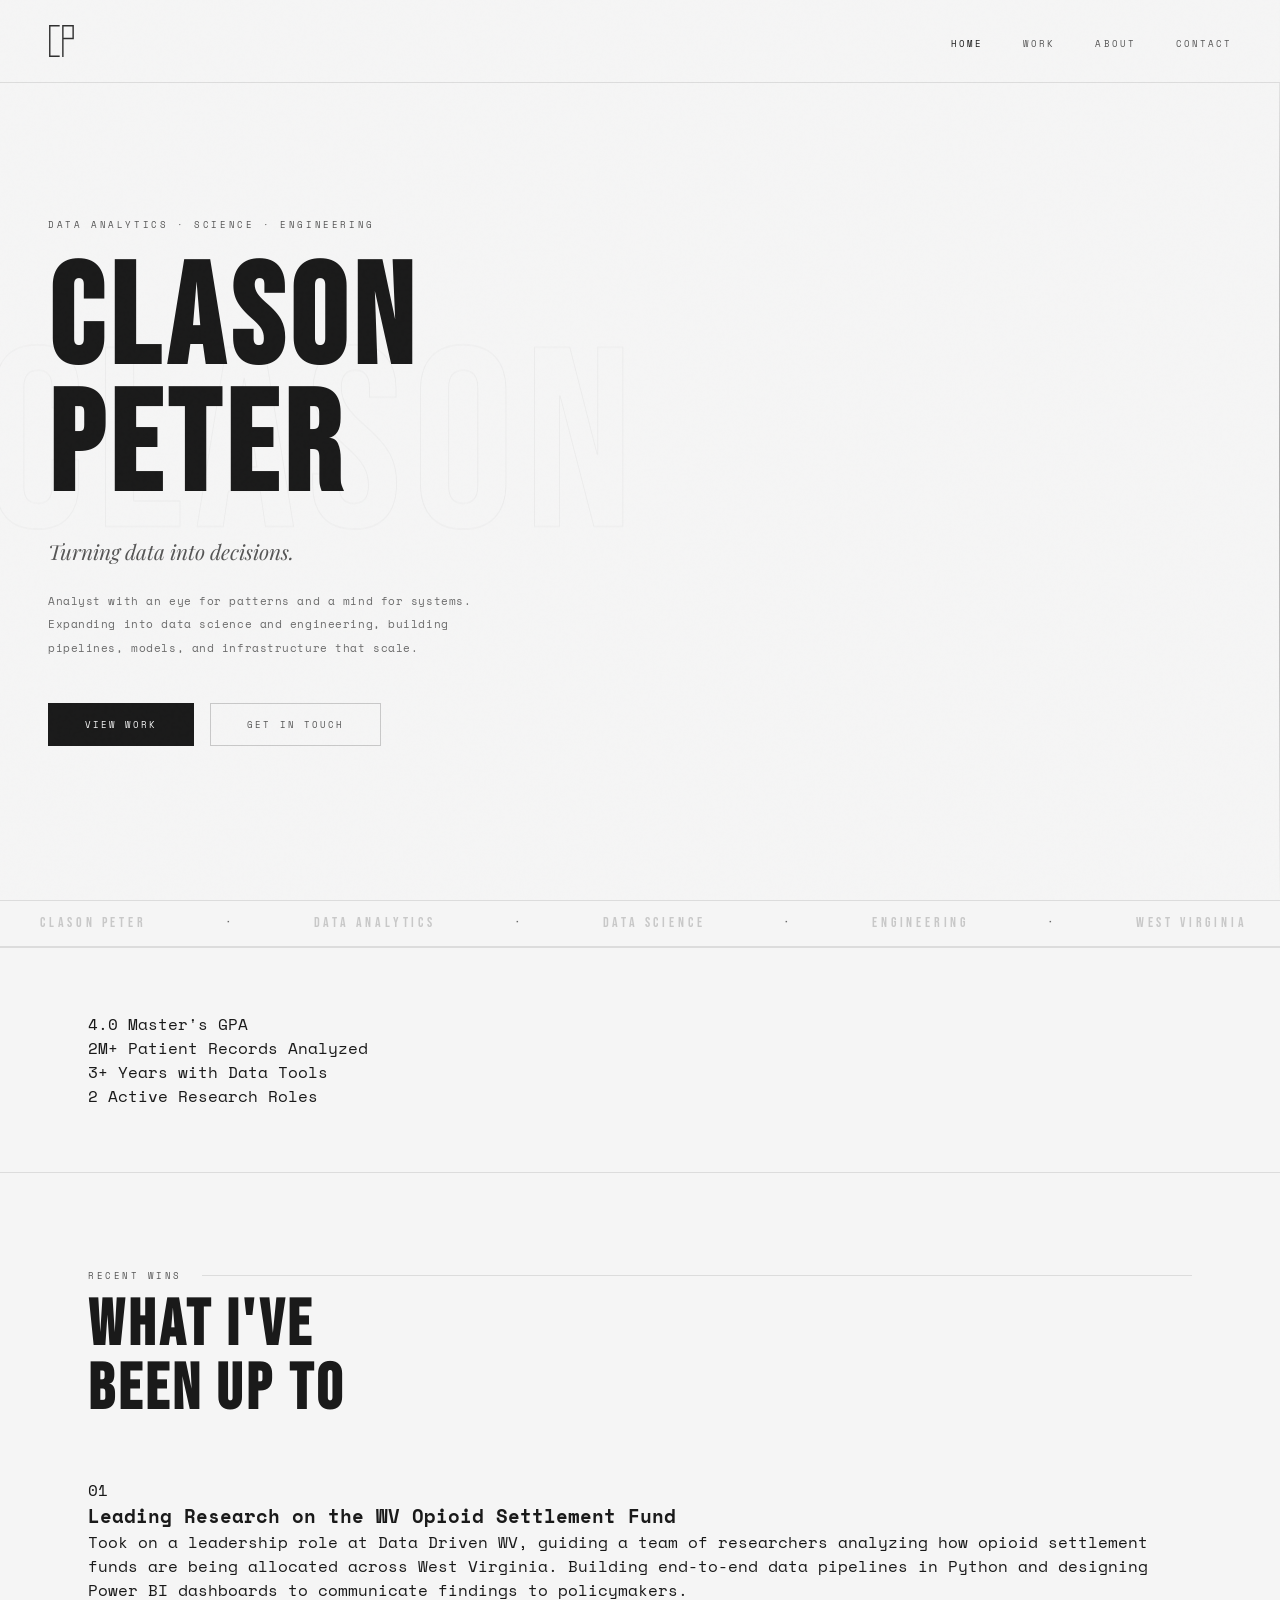
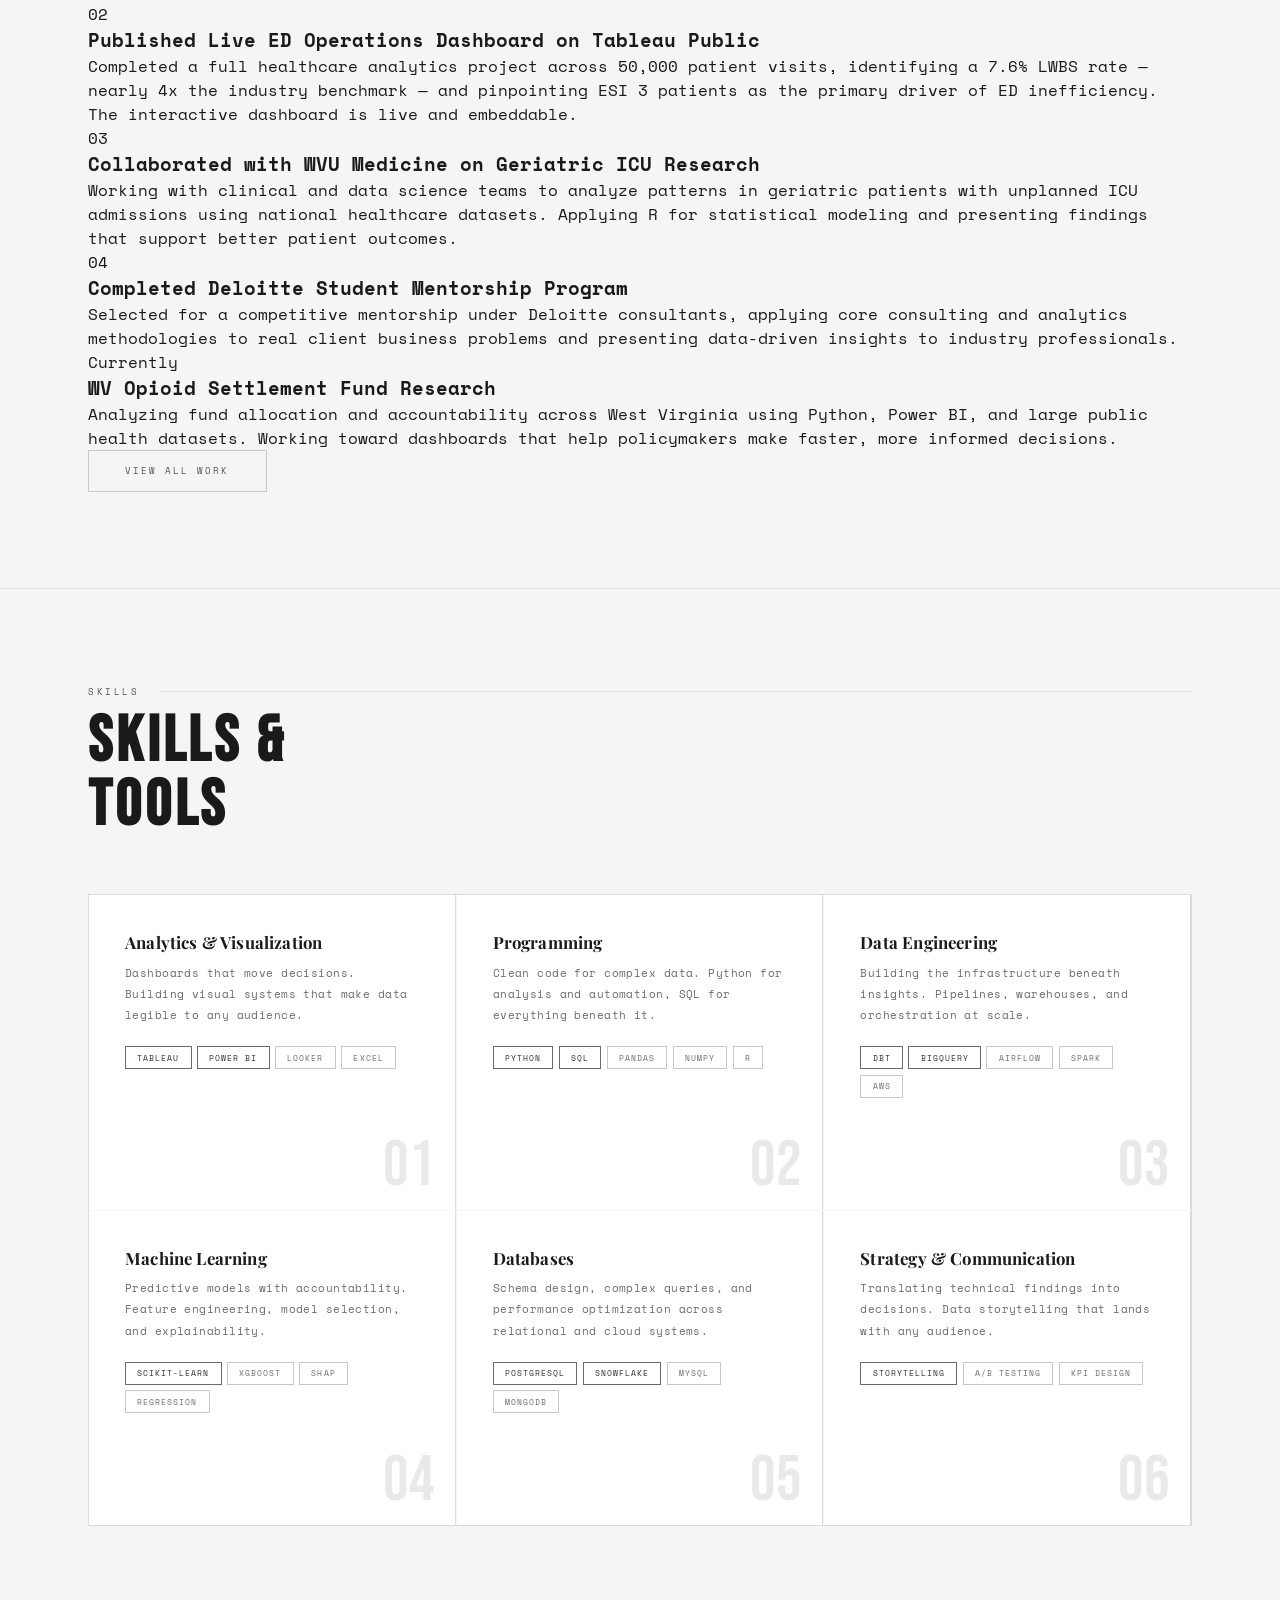
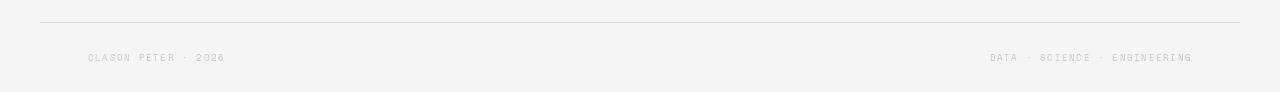
==== commit 62f500ba: "Update patient records analyzed statistic" ====
--- a/index.html
+++ b/index.html
@@ -19,6 +19,7 @@
     </svg>
   </a>
   <ul class="nav-links">
+    <li><a href="index.html" class="active">Home</a></li>
     <li><a href="work.html">Work</a></li>
     <li><a href="about.html">About</a></li>
     <li><a href="contact.html">Contact</a></li>
@@ -71,8 +72,87 @@
   </div>
 </div>
 
+<!-- STATS BAR -->
+<div style="border-top:1px solid var(--border);">
+  <div class="section-inner" style="padding-top:4rem;padding-bottom:4rem;">
+    <div class="stats-bar reveal">
+      <div class="stat-item">
+        <span class="stat-number">4.0</span>
+        <span class="stat-label">Master's GPA</span>
+      </div>
+      <div class="stat-item">
+        <span class="stat-number">2M+</span>
+        <span class="stat-label">Patient Records Analyzed</span>
+      </div>
+      <div class="stat-item">
+        <span class="stat-number">3+</span>
+        <span class="stat-label">Years with Data Tools</span>
+      </div>
+      <div class="stat-item">
+        <span class="stat-number">2</span>
+        <span class="stat-label">Active Research Roles</span>
+      </div>
+    </div>
+  </div>
+</div>
+
+<!-- RECENT WINS -->
+<div style="border-top:1px solid var(--border);">
+  <div class="section-inner">
+    <p class="section-tag reveal">Recent Wins</p>
+    <h2 class="section-heading reveal">WHAT I'VE<br/>BEEN UP TO</h2>
+
+    <div class="wins-list">
+
+      <div class="win-item reveal">
+        <div class="win-icon">01</div>
+        <div class="win-body">
+          <h3>Leading Research on the WV Opioid Settlement Fund</h3>
+          <p>Took on a leadership role at Data Driven WV, guiding a team of researchers analyzing how opioid settlement funds are being allocated across West Virginia. Building end-to-end data pipelines in Python and designing Power BI dashboards to communicate findings to policymakers.</p>
+        </div>
+      </div>
+
+      <div class="win-item reveal">
+        <div class="win-icon">02</div>
+        <div class="win-body">
+          <h3>Published Live ED Operations Dashboard on Tableau Public</h3>
+          <p>Completed a full healthcare analytics project across 50,000 patient visits, identifying a 7.6% LWBS rate — nearly 4x the industry benchmark — and pinpointing ESI 3 patients as the primary driver of ED inefficiency. The interactive dashboard is live and embeddable.</p>
+        </div>
+      </div>
+
+      <div class="win-item reveal">
+        <div class="win-icon">03</div>
+        <div class="win-body">
+          <h3>Collaborated with WVU Medicine on Geriatric ICU Research</h3>
+          <p>Working with clinical and data science teams to analyze patterns in geriatric patients with unplanned ICU admissions using national healthcare datasets. Applying R for statistical modeling and presenting findings that support better patient outcomes.</p>
+        </div>
+      </div>
+
+      <div class="win-item reveal">
+        <div class="win-icon">04</div>
+        <div class="win-body">
+          <h3>Completed Deloitte Student Mentorship Program</h3>
+          <p>Selected for a competitive mentorship under Deloitte consultants, applying core consulting and analytics methodologies to real client business problems and presenting data-driven insights to industry professionals.</p>
+        </div>
+      </div>
+
+    </div>
+
+    <!-- CURRENTLY WORKING ON -->
+    <div class="current-work-block reveal">
+      <div>
+        <div class="current-label">Currently</div>
+        <h3>WV Opioid Settlement Fund Research</h3>
+        <p>Analyzing fund allocation and accountability across West Virginia using Python, Power BI, and large public health datasets. Working toward dashboards that help policymakers make faster, more informed decisions.</p>
+      </div>
+      <a href="work.html" class="btn btn-ghost" style="white-space:nowrap;">View All Work</a>
+    </div>
+
+  </div>
+</div>
+
 <!-- SKILLS -->
-<div id="skills">
+<div id="skills" style="border-top:1px solid var(--border);">
   <div class="section-inner">
     <p class="section-tag reveal">Skills</p>
     <h2 class="section-heading reveal">SKILLS &<br/>TOOLS</h2>
--- a/style.css
+++ b/style.css
@@ -0,0 +1,354 @@
+*,*::before,*::after{box-sizing:border-box;margin:0;padding:0;}
+:root{
+  --black:#F5F5F5;
+  --white:#1A1A1A;
+  --chrome-1:#1A1A1A;
+  --chrome-2:#2E2E2E;
+  --chrome-3:#555555;
+  --chrome-4:#6B6B6B;
+  --chrome-5:#C8C8C8;
+  --chrome-6:#E0E0E0;
+  --card:#FFFFFF;
+  --border:#DCDCDC;
+  --border-light:#C8C8C8;
+}
+html{scroll-behavior:smooth;}
+body{
+  background:var(--black);
+  color:var(--white);
+  font-family:'Space Mono',monospace;
+  overflow-x:hidden;
+}
+body::before{
+  content:'';
+  position:fixed;inset:0;z-index:8000;
+  pointer-events:none;
+  background-image:url("data:image/svg+xml,%3Csvg viewBox='0 0 256 256' xmlns='http://www.w3.org/2000/svg'%3E%3Cfilter id='n'%3E%3CfeTurbulence type='fractalNoise' baseFrequency='0.9' numOctaves='4' stitchTiles='stitch'/%3E%3C/filter%3E%3Crect width='100%25' height='100%25' filter='url(%23n)' opacity='0.05'/%3E%3C/svg%3E");
+  opacity:0.3;
+}
+
+/* ── SCROLL LINE ── */
+.scroll-line{
+  position:fixed;top:0;left:0;height:1px;
+  background:var(--chrome-2);
+  z-index:1000;width:0%;transition:width 0.08s linear;
+}
+
+/* ── NAV ── */
+nav{
+  position:fixed;top:0;left:0;right:0;z-index:500;
+  display:flex;justify-content:space-between;align-items:center;
+  padding:1.5rem 3rem;
+  border-bottom:1px solid var(--border);
+  background:rgba(245,245,245,0.92);
+  backdrop-filter:blur(24px);
+}
+.nav-logo{
+  display:flex;align-items:center;
+  text-decoration:none;
+  opacity:0.9;transition:opacity 0.2s;
+}
+.nav-logo:hover{opacity:1;}
+.nav-links{display:flex;gap:2.5rem;list-style:none;}
+.nav-links a{
+  font-size:0.58rem;letter-spacing:0.22em;text-transform:uppercase;
+  color:var(--chrome-3);text-decoration:none;
+  transition:color 0.2s;
+}
+.nav-links a:hover{color:var(--white);}
+.nav-links a.active{color:var(--white);}
+
+/* ── SECTION INNER ── */
+.section-inner{max-width:1200px;margin:0 auto;padding:6rem 3rem;}
+.section-tag{
+  font-size:0.56rem;letter-spacing:0.28em;text-transform:uppercase;
+  color:var(--chrome-3);margin-bottom:0.75rem;
+  display:flex;align-items:center;gap:1.25rem;
+}
+.section-tag::after{content:'';flex:1;height:1px;background:var(--border);}
+.section-heading{
+  font-family:'Bebas Neue',sans-serif;
+  font-size:clamp(2.5rem,5vw,4.5rem);
+  letter-spacing:0.06em;line-height:1;
+  margin-bottom:3.5rem;color:var(--white);
+}
+
+/* ── HERO ── */
+#hero{
+  min-height:100vh;
+  display:flex;flex-direction:column;justify-content:center;
+  padding:8rem 3rem 4rem;
+  position:relative;overflow:hidden;
+  max-width:100%;
+}
+.hero-bg-text{
+  position:absolute;
+  font-family:'Bebas Neue',sans-serif;
+  font-size:clamp(10rem,20vw,26rem);
+  letter-spacing:0.04em;
+  color:transparent;
+  -webkit-text-stroke:1px rgba(0,0,0,0.04);
+  white-space:nowrap;
+  top:50%;transform:translateY(-50%);
+  left:-1%;
+  pointer-events:none;user-select:none;
+  will-change:transform;
+}
+.chrome-bar{
+  position:absolute;right:0;top:0;bottom:0;width:1px;
+  background:linear-gradient(to bottom,transparent,var(--chrome-4),var(--chrome-2),var(--chrome-4),transparent);
+  opacity:0.35;
+}
+.hero-eyebrow{
+  font-size:0.58rem;letter-spacing:0.28em;text-transform:uppercase;
+  color:var(--chrome-3);margin-bottom:1.75rem;
+  opacity:0;animation:fadeUp 0.7s ease 0.2s forwards;
+}
+.hero-name{
+  font-family:'Bebas Neue',sans-serif;
+  font-size:clamp(4.5rem,11vw,10rem);
+  letter-spacing:0.05em;line-height:0.9;
+  color:var(--white);
+  opacity:0;animation:fadeUp 0.7s ease 0.35s forwards;
+}
+.hero-subtitle{
+  font-family:'Playfair Display',serif;
+  font-style:italic;
+  font-size:clamp(0.9rem,2vw,1.3rem);
+  color:var(--chrome-3);
+  margin-top:1.5rem;
+  opacity:0;animation:fadeUp 0.7s ease 0.5s forwards;
+}
+.hero-desc{
+  max-width:460px;
+  font-size:0.7rem;line-height:2.1;
+  color:var(--chrome-4);
+  margin-top:1.5rem;letter-spacing:0.05em;
+  opacity:0;animation:fadeUp 0.7s ease 0.65s forwards;
+}
+.hero-cta{
+  margin-top:2.75rem;display:flex;gap:1rem;flex-wrap:wrap;
+  opacity:0;animation:fadeUp 0.7s ease 0.8s forwards;
+}
+.btn{
+  display:inline-block;padding:0.85rem 2.25rem;
+  font-family:'Space Mono',monospace;
+  font-size:0.58rem;letter-spacing:0.22em;text-transform:uppercase;
+  text-decoration:none;
+  transition:all 0.25s;
+}
+.btn-primary{background:var(--white);color:var(--black);border:1px solid var(--white);}
+.btn-primary:hover{background:transparent;color:var(--white);border-color:var(--white);}
+.btn-ghost{background:transparent;color:var(--chrome-3);border:1px solid var(--border-light);}
+.btn-ghost:hover{border-color:var(--chrome-3);color:var(--white);}
+
+/* ── MARQUEE ── */
+.marquee-wrap{
+  overflow:hidden;
+  border-top:1px solid var(--border);border-bottom:1px solid var(--border);
+  padding:0.9rem 0;
+}
+.marquee-track{display:flex;width:max-content;animation:marquee 22s linear infinite;}
+.marquee-item{
+  font-family:'Bebas Neue',sans-serif;
+  font-size:0.85rem;letter-spacing:0.28em;
+  color:var(--chrome-5);padding:0 2.5rem;white-space:nowrap;
+}
+.marquee-dot{color:var(--chrome-4);}
+@keyframes marquee{from{transform:translateX(0);}to{transform:translateX(-50%);}}
+
+/* ── SKILLS GRID ── */
+.card-grid{
+  display:grid;
+  grid-template-columns:repeat(auto-fill,minmax(300px,1fr));
+  gap:1px;border:1px solid var(--border);
+}
+.card-3d-wrap{perspective:900px;background:var(--card);}
+.card-3d{
+  padding:2.25rem 2.25rem 7rem 2.25rem;height:100%;
+  transform-style:preserve-3d;
+  transition:transform 0.35s ease;
+  position:relative;overflow:hidden;
+  border-right:1px solid var(--border);
+}
+.card-3d::after{
+  content:'';position:absolute;inset:0;
+  background:linear-gradient(135deg,rgba(0,0,0,0.02) 0%,transparent 55%);
+  pointer-events:none;opacity:0;transition:opacity 0.3s;
+}
+.card-3d:hover::after{opacity:1;}
+.card-num{
+  font-family:'Bebas Neue',sans-serif;
+  font-size:4rem;color:var(--border);
+  position:absolute;bottom:0.75rem;right:1.25rem;
+  line-height:1;pointer-events:none;transition:color 0.3s;
+  opacity:0.6;
+}
+.card-3d:hover .card-num{color:var(--chrome-5);}
+.card-3d h3{
+  font-family:'Playfair Display',serif;
+  font-size:1.05rem;font-weight:700;
+  margin-bottom:0.6rem;color:var(--white);letter-spacing:0.01em;
+}
+.card-3d p{font-size:0.68rem;line-height:1.95;color:var(--chrome-4);letter-spacing:0.04em;}
+.card-tags{display:flex;flex-wrap:wrap;gap:0.35rem;margin-top:1.25rem;}
+.card-tag{
+  font-size:0.53rem;letter-spacing:0.12em;text-transform:uppercase;
+  padding:0.28rem 0.7rem;
+  border:1px solid var(--border-light);color:var(--chrome-4);
+  transition:border-color 0.2s,color 0.2s;
+}
+.card-3d:hover .card-tag{border-color:var(--chrome-5);color:var(--chrome-3);}
+.card-tag.hi{border-color:var(--chrome-4);color:var(--chrome-2);}
+
+/* ── PROJECTS ── */
+.project-item{
+  border-top:1px solid var(--border);
+  padding:2.25rem 0;
+  display:grid;grid-template-columns:3rem 1fr auto;
+  gap:2.5rem;align-items:center;
+  transition:padding-left 0.3s;cursor:pointer;
+}
+.project-item:hover{padding-left:0.75rem;}
+.project-item:last-child{border-bottom:1px solid var(--border);}
+.proj-num{
+  font-family:'Bebas Neue',sans-serif;
+  font-size:0.9rem;color:var(--chrome-5);
+  letter-spacing:0.12em;transition:color 0.2s;
+}
+.project-item:hover .proj-num{color:var(--chrome-2);}
+.proj-info h3{
+  font-family:'Playfair Display',serif;
+  font-size:1.2rem;font-weight:700;
+  margin-bottom:0.4rem;letter-spacing:0.01em;
+  transition:color 0.2s;
+}
+.proj-info p{font-size:0.68rem;color:var(--chrome-4);line-height:1.85;letter-spacing:0.04em;}
+.proj-tags{display:flex;gap:0.4rem;margin-top:0.75rem;flex-wrap:wrap;}
+.proj-tag{
+  font-size:0.52rem;letter-spacing:0.12em;text-transform:uppercase;
+  padding:0.22rem 0.6rem;border:1px solid var(--border);color:var(--chrome-5);
+}
+.proj-arrow{
+  font-family:'Space Mono',monospace;
+  font-size:0.9rem;color:var(--border);
+  transition:color 0.2s,transform 0.2s;
+}
+.project-item:hover .proj-arrow{color:var(--chrome-2);transform:translateX(4px);}
+
+/* ── TABLEAU EMBED ── */
+.tableau-embed-wrap{
+  margin-top:3.5rem;
+  border:1px solid var(--border);
+  padding:2rem;
+  background:var(--card);
+}
+.tableau-label{
+  font-size:0.56rem;letter-spacing:0.24em;text-transform:uppercase;
+  color:var(--chrome-3);margin-bottom:1.25rem;
+}
+.tableau-container{width:100%;overflow:hidden;}
+tableau-viz{width:100%;height:720px;display:block;}
+.tableau-sub{font-size:0.6rem;color:var(--chrome-4);margin-top:1rem;letter-spacing:0.04em;}
+.tableau-sub a{
+  color:var(--chrome-2);text-decoration:none;border-bottom:1px solid var(--border);
+  transition:color 0.2s;
+}
+.tableau-sub a:hover{color:var(--white);}
+
+/* ── ABOUT ── */
+.vibe-grid-single{max-width:680px;}
+.vibe-grid-single .vibe-left p{
+  font-size:0.72rem;line-height:2.15;color:var(--chrome-4);
+  letter-spacing:0.04em;margin-bottom:1rem;
+}
+.vibe-grid-single .vibe-left strong{color:var(--chrome-2);}
+
+/* ── CURRENTLY ── */
+.currently-row{
+  display:grid;grid-template-columns:repeat(2,1fr);
+  border:1px solid var(--border);margin-top:3.5rem;
+}
+.curr-block{
+  padding:2rem;background:var(--card);
+  border-right:1px solid var(--border);
+}
+.curr-block:last-child{border-right:none;}
+.curr-label{
+  font-size:0.53rem;letter-spacing:0.24em;text-transform:uppercase;
+  color:var(--chrome-3);margin-bottom:0.75rem;
+}
+.curr-block h3{
+  font-family:'Playfair Display',serif;
+  font-size:1rem;margin-bottom:0.4rem;color:var(--white);
+}
+.curr-block p{font-size:0.66rem;color:var(--chrome-4);line-height:1.75;letter-spacing:0.03em;}
+
+/* ── CONTACT ── */
+#contact-section{
+  text-align:center;
+  border-top:1px solid var(--border);
+  padding:6rem 3rem 8rem;
+}
+.contact-headline{
+  font-family:'Bebas Neue',sans-serif;
+  font-size:clamp(3.5rem,9vw,8rem);
+  letter-spacing:0.05em;line-height:1;
+  margin-bottom:1.5rem;
+}
+.contact-outline{
+  -webkit-text-stroke:1px var(--chrome-5);
+  color:transparent;
+}
+#contact-section > p{
+  font-size:0.7rem;color:var(--chrome-4);
+  max-width:400px;margin:0 auto 2.5rem;line-height:1.95;letter-spacing:0.05em;
+}
+.contact-links{
+  display:flex;justify-content:center;flex-wrap:wrap;
+  border:1px solid var(--border);max-width:600px;margin:0 auto;
+}
+.contact-link{
+  font-size:0.56rem;letter-spacing:0.22em;text-transform:uppercase;
+  color:var(--chrome-4);text-decoration:none;
+  padding:1.1rem 2rem;background:var(--card);
+  border-right:1px solid var(--border);
+  transition:background 0.2s,color 0.2s;flex:1;text-align:center;
+}
+.contact-link:last-child{border-right:none;}
+.contact-link:hover{background:#E8E8E8;color:var(--white);}
+
+/* ── FOOTER ── */
+footer{
+  border-top:1px solid var(--border);
+  padding:1.75rem 3rem;
+  display:flex;justify-content:space-between;align-items:center;
+  max-width:1200px;margin:0 auto;
+}
+footer p{font-size:0.55rem;letter-spacing:0.14em;text-transform:uppercase;color:var(--chrome-5);}
+
+/* ── ANIMATIONS ── */
+@keyframes fadeUp{
+  from{opacity:0;transform:translateY(20px);}
+  to{opacity:1;transform:translateY(0);}
+}
+.reveal{opacity:0;transform:translateY(18px);transition:opacity 0.65s ease,transform 0.65s ease;}
+.reveal.visible{opacity:1;transform:translateY(0);}
+
+/* ── RESPONSIVE ── */
+@media(max-width:768px){
+  nav{padding:1.2rem 1.5rem;}
+  .nav-links{gap:1.5rem;}
+  #hero{padding:7rem 1.5rem 4rem;}
+  .section-inner{padding:4rem 1.5rem;}
+  .currently-row{grid-template-columns:1fr;}
+  .curr-block{border-right:none;border-bottom:1px solid var(--border);}
+  .curr-block:last-child{border-bottom:none;}
+  .project-item{grid-template-columns:2.5rem 1fr;gap:1rem;}
+  .proj-arrow{display:none;}
+  .card-grid{grid-template-columns:1fr;}
+  footer{flex-direction:column;gap:0.75rem;text-align:center;}
+  .contact-links{flex-direction:column;}
+  .contact-link{border-right:none;border-bottom:1px solid var(--border);}
+  .contact-link:last-child{border-bottom:none;}
+}
